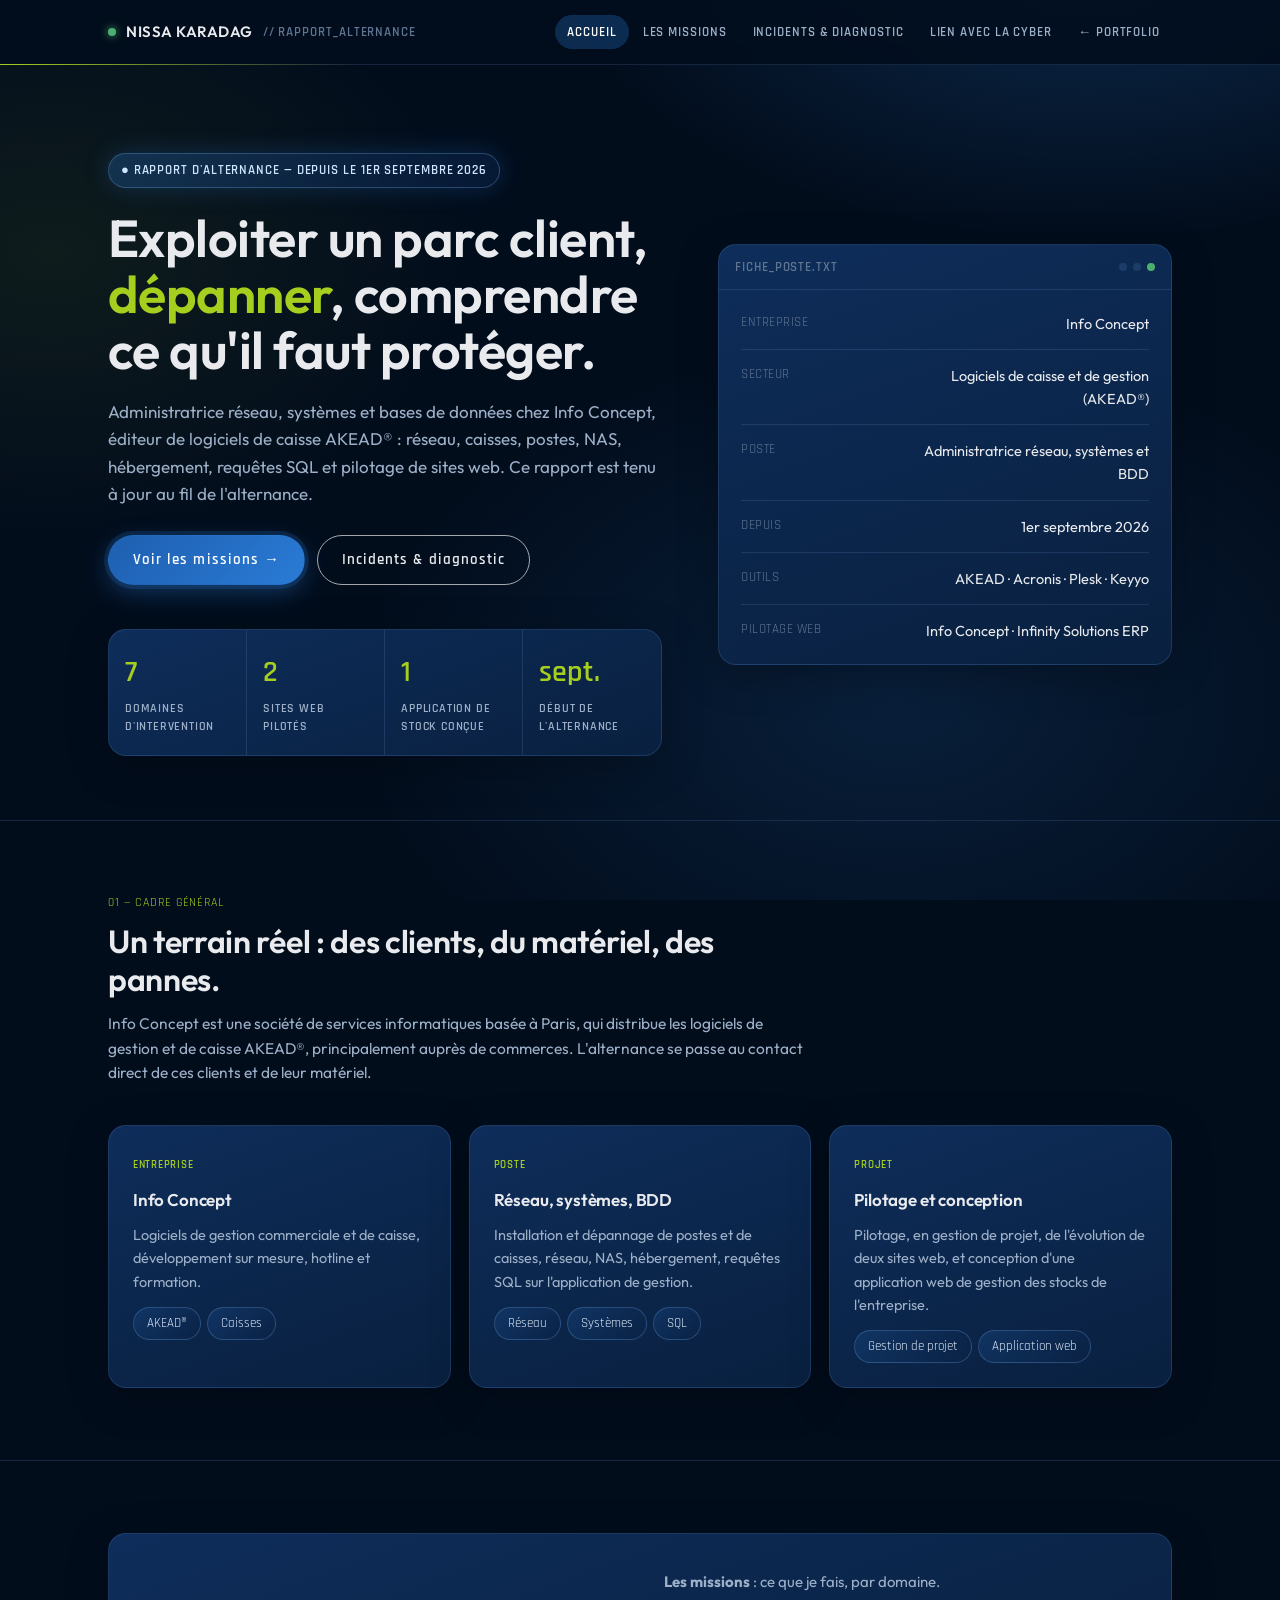
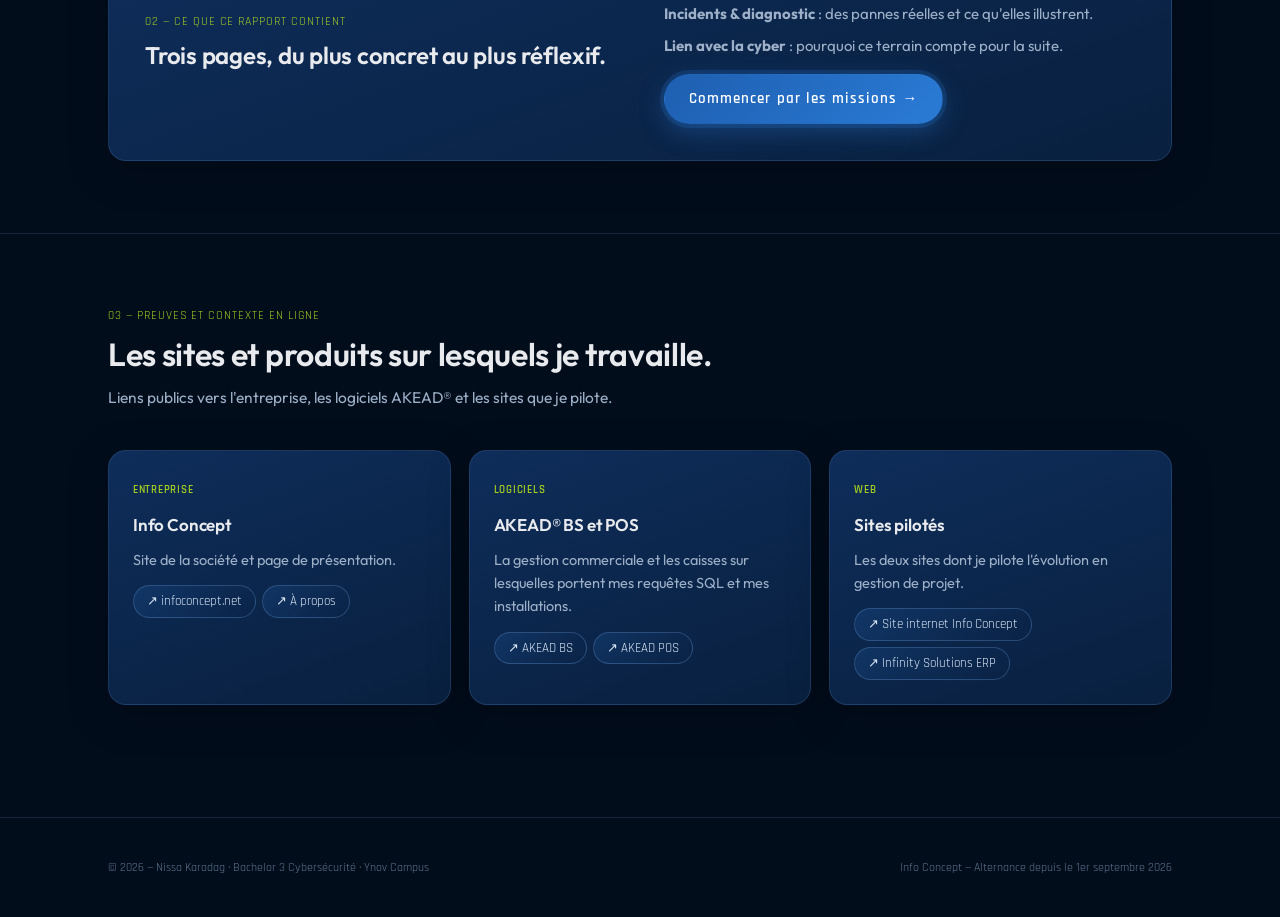
==== rapport-alternance/index.html @ 8145b62d "update15" ====
<!DOCTYPE html>
<html lang="fr">
<head>
<meta charset="UTF-8">
<meta name="viewport" content="width=device-width, initial-scale=1.0">
<title>Nissa Karadag — Rapport d'alternance · Accueil</title>
<meta name="description" content="Rapport d'alternance — administratrice réseau, systèmes et bases de données chez Info Concept (AKEAD).">
<link rel="stylesheet" href="assets/css/style.css?v=3">
</head>
<body>

<header class="topbar">
  <div class="topbar-inner">
    <a href="index.html" class="brand">
      <span class="dot"></span>
      <strong>NISSA KARADAG</strong>
      <span>// RAPPORT_ALTERNANCE</span>
    </a>
    <nav class="nav">
      <a href="index.html" class="active">Accueil</a>
      <a href="missions.html">Les missions</a>
      <a href="incidents.html">Incidents & diagnostic</a>
      <a href="bilan.html">Lien avec la cyber</a>
      <a href="../index.html#alternance">← Portfolio</a>
    </nav>
    <button class="nav-toggle" aria-label="Menu">☰</button>
  </div>
</header>

<main>

  <section class="hero">
    <div class="container">
      <div class="hero-grid">
        <div>
          <span class="eyebrow">● Rapport d'alternance — depuis le 1er septembre 2026</span>
          <h1>Exploiter un parc client, <span class="accent">dépanner</span>, comprendre ce qu'il faut protéger.</h1>
          <p class="lead">
            Administratrice réseau, systèmes et bases de données chez Info Concept, éditeur de logiciels de caisse
            AKEAD® : réseau, caisses, postes, NAS, hébergement, requêtes SQL et pilotage de sites web.
            Ce rapport est tenu à jour au fil de l'alternance.
          </p>
          <div class="hero-actions">
            <a href="missions.html" class="btn btn-primary">Voir les missions →</a>
            <a href="incidents.html" class="btn btn-ghost">Incidents &amp; diagnostic</a>
          </div>
          <div class="stat-strip">
            <div class="stat"><div class="n">7</div><div class="l">Domaines d'intervention</div></div>
            <div class="stat"><div class="n">2</div><div class="l">Sites web pilotés</div></div>
            <div class="stat"><div class="n">1</div><div class="l">Application de stock conçue</div></div>
            <div class="stat"><div class="n">sept.</div><div class="l">Début de l'alternance</div></div>
          </div>
        </div>
        <div class="panel">
          <div class="panel-head"><span>fiche_poste.txt</span><div class="lights"><span></span><span></span><span style="background:var(--ok)"></span></div></div>
          <div class="panel-body">
            <div class="info-list">
              <div class="row"><span class="k">Entreprise</span><span class="v">Info Concept</span></div>
              <div class="row"><span class="k">Secteur</span><span class="v">Logiciels de caisse et de gestion (AKEAD®)</span></div>
              <div class="row"><span class="k">Poste</span><span class="v">Administratrice réseau, systèmes et BDD</span></div>
              <div class="row"><span class="k">Depuis</span><span class="v">1er septembre 2026</span></div>
              <div class="row"><span class="k">Outils</span><span class="v">AKEAD · Acronis · Plesk · Keyyo</span></div>
              <div class="row"><span class="k">Pilotage web</span><span class="v">Info Concept · Infinity Solutions ERP</span></div>
            </div>
          </div>
        </div>
      </div>
    </div>
  </section>

  <hr class="divider">

  <section>
    <div class="container">
      <div class="section-head">
        <span class="section-tag">01 — Cadre général</span>
        <h2>Un terrain réel : des clients, du matériel, des pannes.</h2>
        <p>Info Concept est une société de services informatiques basée à Paris, qui distribue les logiciels de gestion et de caisse AKEAD®, principalement auprès de commerces. L'alternance se passe au contact direct de ces clients et de leur matériel.</p>
      </div>
      <div class="grid-3">
        <div class="card"><span class="tag">Entreprise</span><h3>Info Concept</h3><p>Logiciels de gestion commerciale et de caisse, développement sur mesure, hotline et formation.</p><div class="kv"><span class="chip">AKEAD®</span><span class="chip">Caisses</span></div></div>
        <div class="card"><span class="tag">Poste</span><h3>Réseau, systèmes, BDD</h3><p>Installation et dépannage de postes et de caisses, réseau, NAS, hébergement, requêtes SQL sur l'application de gestion.</p><div class="kv"><span class="chip">Réseau</span><span class="chip">Systèmes</span><span class="chip">SQL</span></div></div>
        <div class="card"><span class="tag">Projet</span><h3>Pilotage et conception</h3><p>Pilotage, en gestion de projet, de l'évolution de deux sites web, et conception d'une application web de gestion des stocks de l'entreprise.</p><div class="kv"><span class="chip">Gestion de projet</span><span class="chip">Application web</span></div></div>
      </div>
    </div>
  </section>

  <hr class="divider">

  <section>
    <div class="container">
      <div class="panel" style="padding:36px;">
        <div class="split" style="align-items:center;">
          <div>
            <span class="section-tag">02 — Ce que ce rapport contient</span>
            <h2 style="margin-bottom:12px;">Trois pages, du plus concret au plus réflexif.</h2>
          </div>
          <div>
            <p style="color:var(--text-muted); font-size:15px; margin-bottom:8px;"><strong>Les missions</strong> : ce que je fais, par domaine.</p>
            <p style="color:var(--text-muted); font-size:15px; margin-bottom:8px;"><strong>Incidents &amp; diagnostic</strong> : des pannes réelles et ce qu'elles illustrent.</p>
            <p style="color:var(--text-muted); font-size:15px; margin-bottom:16px;"><strong>Lien avec la cyber</strong> : pourquoi ce terrain compte pour la suite.</p>
            <a href="missions.html" class="btn btn-primary">Commencer par les missions →</a>
          </div>
        </div>
      </div>
    </div>
  </section>

  <hr class="divider">

  <section>
    <div class="container">
      <div class="section-head">
        <span class="section-tag">03 — Preuves et contexte en ligne</span>
        <h2>Les sites et produits sur lesquels je travaille.</h2>
        <p>Liens publics vers l'entreprise, les logiciels AKEAD® et les sites que je pilote.</p>
      </div>
      <div class="grid-3">
        <div class="card"><span class="tag">Entreprise</span><h3>Info Concept</h3><p>Site de la société et page de présentation.</p><div class="kv"><a class="chip" href="https://infoconcept.net/" target="_blank" rel="noopener">↗ infoconcept.net</a><a class="chip" href="https://infoconcept.net/a-propos" target="_blank" rel="noopener">↗ À propos</a></div></div>
        <div class="card"><span class="tag">Logiciels</span><h3>AKEAD® BS et POS</h3><p>La gestion commerciale et les caisses sur lesquelles portent mes requêtes SQL et mes installations.</p><div class="kv"><a class="chip" href="https://infoconcept.net/akead_product/akead-bs" target="_blank" rel="noopener">↗ AKEAD BS</a><a class="chip" href="https://infoconcept.net/akead_product/akead-pos" target="_blank" rel="noopener">↗ AKEAD POS</a></div></div>
        <div class="card"><span class="tag">Web</span><h3>Sites pilotés</h3><p>Les deux sites dont je pilote l'évolution en gestion de projet.</p><div class="kv"><a class="chip" href="https://infoconcept.net/site-internet" target="_blank" rel="noopener">↗ Site internet Info Concept</a><a class="chip" href="https://infinitysolutionserp.com/" target="_blank" rel="noopener">↗ Infinity Solutions ERP</a></div></div>
      </div>
    </div>
  </section>

</main>

<footer>
  <div class="container footer-inner">
    <span class="fmono">© 2026 — Nissa Karadag · Bachelor 3 Cybersécurité · Ynov Campus</span>
    <span class="fmono">Info Concept — Alternance depuis le 1er septembre 2026</span>
  </div>
</footer>

<script src="assets/js/main.js"></script>
</body>
</html>
---- rapport-alternance/assets/css/style.css ----
/* ============================================================
   NISSA KARADAG — RAPPORT D'ALTERNANCE / PORTFOLIO
   Design system : "poste de supervision" (HMI / SCADA)
   ============================================================ */

@import url('https://fonts.googleapis.com/css2?family=Outfit:wght@400;500;600;700&family=Rajdhani:wght@500;600;700&display=swap');

:root{
  /* --- couleurs --- */
  --bg:            #020D1C;
  --bg-panel:      #07182E;
  --bg-panel-alt:  #0B2038;
  --grid-line:     #0C2240;
  --border:        #17335A;
  --text:          #E8EAED;
  --text-muted:    #9DB0C8;
  --text-faint:    #5F7592;

  --amber:         #3D9BFF;
  --amber-dim:     #1B4A80;
  --cyan:          #7CC4FF;
  --cyan-dim:      #14375C;
  --ok:            #4CAF6D;
  --alert:         #D9564A;

  /* --- typographie --- */
  --font-display: 'Outfit', sans-serif;
  --font-body:    'Outfit', sans-serif;
  --font-mono:    'Rajdhani', sans-serif;

  --container: 1120px;
}

*,*::before,*::after{ box-sizing:border-box; }
html{ scroll-behavior:smooth; }
body{
  margin:0;
  background:var(--bg);
  color:var(--text);
  font-family:var(--font-body);
  font-size:16px;
  line-height:1.6;
  -webkit-font-smoothing:antialiased;
}


img{ max-width:100%; display:block; }
a{ color:inherit; text-decoration:none; }
h1,h2,h3,h4{ font-family:var(--font-display); font-weight:600; margin:0; letter-spacing:-0.01em; }
p{ margin:0; }
ul{ margin:0; padding:0; list-style:none; }

.container{
  max-width:var(--container);
  margin:0 auto;
  padding:0 28px;
  position:relative;
  z-index:1;
}

/* ============ TOPBAR ============ */
.topbar{
  position:sticky; top:0; z-index:50;
  background:rgba(2,13,28,.86);
  backdrop-filter:blur(10px);
  border-bottom:1px solid var(--border);
}
.topbar-inner{
  max-width:var(--container);
  margin:0 auto;
  padding:0 28px;
  height:64px;
  display:flex;
  align-items:center;
  justify-content:space-between;
}
.brand{
  display:flex; align-items:center; gap:10px;
  font-family:var(--font-mono);
  font-size:13px;
  letter-spacing:.04em;
  color:var(--text);
  white-space:nowrap;
}
.brand .dot{
  width:8px; height:8px; border-radius:50%;
  background:var(--ok);
  box-shadow:0 0 8px var(--ok);
  flex:none;
  animation:blink 2.6s infinite ease-in-out;
}
@keyframes blink{ 0%,100%{opacity:1;} 50%{opacity:.35;} }
.brand strong{ font-family:var(--font-display); font-size:15px; font-weight:600; }
.brand span{ color:var(--text-faint); }

.nav{ display:flex; gap:2px; }
.nav a{
  font-family:var(--font-mono);
  font-size:12.5px;
  letter-spacing:.03em;
  color:var(--text-muted);
  padding:9px 14px;
  border-radius:6px;
  transition:.15s;
  text-transform:uppercase;
}
.nav a:hover{ color:var(--text); background:var(--bg-panel-alt); }
.nav a.active{ color:var(--amber); background:var(--amber-dim); }

.nav-toggle{ display:none; background:none; border:1px solid var(--border); color:var(--text); width:38px; height:38px; border-radius:6px; }

/* ============ HERO ============ */
.hero{
  padding:88px 0 64px;
  position:relative;
  overflow:hidden;
}
.hero-grid{
  display:grid;
  grid-template-columns: 1.1fr .9fr;
  gap:56px;
  align-items:center;
}
.eyebrow{
  display:inline-flex; align-items:center; gap:8px;
  font-family:var(--font-mono);
  font-size:12px;
  letter-spacing:.08em;
  text-transform:uppercase;
  color:var(--amber);
  background:var(--amber-dim);
  border:1px solid rgba(61,155,255,.35);
  padding:6px 12px;
  border-radius:20px;
  margin-bottom:22px;
}
.hero h1{
  font-size:clamp(34px,4.4vw,52px);
  line-height:1.08;
  margin-bottom:20px;
}
.hero h1 .accent{ color:var(--amber); }
.hero p.lead{
  font-size:17px;
  color:var(--text-muted);
  max-width:52ch;
  margin-bottom:28px;
}
.hero-actions{ display:flex; gap:12px; flex-wrap:wrap; }

.btn{
  font-family:var(--font-mono);
  font-size:13px;
  letter-spacing:.02em;
  padding:12px 20px;
  border-radius:8px;
  border:1px solid var(--border);
  display:inline-flex; align-items:center; gap:8px;
  transition:.15s;
}
.btn-primary{ background:var(--amber); color:#02101f; border-color:var(--amber); font-weight:600; }
.btn-primary:hover{ background:#63b0ff; }
.btn-ghost{ color:var(--text); }
.btn-ghost:hover{ border-color:var(--cyan); color:var(--cyan); }

/* stat strip */
.stat-strip{
  display:grid;
  grid-template-columns:repeat(4,1fr);
  gap:1px;
  background:var(--border);
  border:1px solid var(--border);
  border-radius:10px;
  overflow:hidden;
  margin-top:44px;
}
.stat{
  background:var(--bg-panel);
  padding:18px 16px;
  text-align:left;
}
.stat .n{ font-family:var(--font-mono); font-size:24px; color:var(--amber); font-weight:600; }
.stat .l{ font-size:11.5px; color:var(--text-muted); text-transform:uppercase; letter-spacing:.05em; margin-top:4px; }

/* ============ PANEL / SCHEMATIC ============ */
.panel{
  background:var(--bg-panel);
  border:1px solid var(--border);
  border-radius:12px;
  position:relative;
}
.panel-head{
  display:flex; align-items:center; justify-content:space-between;
  padding:12px 16px;
  border-bottom:1px solid var(--border);
  font-family:var(--font-mono);
  font-size:11.5px;
  color:var(--text-faint);
  letter-spacing:.05em;
  text-transform:uppercase;
}
.panel-head .lights{ display:flex; gap:6px; }
.panel-head .lights span{ width:8px; height:8px; border-radius:50%; background:var(--border); }
.panel-body{ padding:22px; }

.schematic{ width:100%; height:auto; display:block; }
.schematic .line{ stroke:var(--border); stroke-width:1.5; fill:none; }
.schematic .line-active{ stroke:var(--cyan); stroke-width:1.5; fill:none; stroke-dasharray:5 4; animation:flow 1.6s linear infinite; }
@keyframes flow{ to{ stroke-dashoffset:-18; } }
.schematic .node-box{ fill:var(--bg-panel-alt); stroke:var(--border); stroke-width:1.2; }
.schematic .node-title{ font-family:'Rajdhani',sans-serif; font-size:11px; fill:var(--text); }
.schematic .node-sub{ font-family:'Rajdhani',sans-serif; font-size:9px; fill:var(--text-muted); }
.schematic .led{ animation:blink 2.4s infinite ease-in-out; }
.schematic .led-ok{ fill:var(--ok); }
.schematic .led-warn{ fill:var(--amber); }
.schematic .led-alert{ fill:var(--alert); animation:blink 1s infinite ease-in-out; }

/* ============ SECTIONS ============ */
section{ padding:72px 0; position:relative; z-index:1; }
.section-head{ margin-bottom:40px; max-width:64ch; }
.section-tag{
  font-family:var(--font-mono);
  font-size:12px;
  letter-spacing:.08em;
  text-transform:uppercase;
  color:var(--cyan);
  margin-bottom:10px;
  display:block;
}
.section-head h2{ font-size:clamp(24px,3vw,32px); margin-bottom:12px; }
.section-head p{ color:var(--text-muted); font-size:15.5px; }

.divider{ height:1px; background:var(--border); border:none; margin:0; }

/* grid cards */
.grid-3{ display:grid; grid-template-columns:repeat(3,1fr); gap:18px; }
.grid-2{ display:grid; grid-template-columns:repeat(2,1fr); gap:18px; }

.card{
  background:var(--bg-panel);
  border:1px solid var(--border);
  border-radius:12px;
  padding:24px;
  transition:.18s;
}
.card:hover{ border-color:var(--cyan); transform:translateY(-2px); }
.card .tag{
  font-family:var(--font-mono); font-size:10.5px; letter-spacing:.06em; text-transform:uppercase;
  color:var(--amber); margin-bottom:12px; display:inline-block;
}
.card h3{ font-size:17px; margin-bottom:10px; }
.card p{ color:var(--text-muted); font-size:14.5px; }
.card .kv{ margin-top:14px; display:flex; flex-wrap:wrap; gap:6px; }
.chip{
  font-family:var(--font-mono); font-size:10.5px; color:var(--text-muted);
  border:1px solid var(--border); padding:3px 9px; border-radius:20px;
}

/* timeline */
.timeline{ position:relative; padding-left:28px; }
.timeline::before{
  content:""; position:absolute; left:6px; top:4px; bottom:4px; width:1px; background:var(--border);
}
.tl-item{ position:relative; padding-bottom:34px; }
.tl-item:last-child{ padding-bottom:0; }
.tl-item::before{
  content:""; position:absolute; left:-28px; top:4px; width:11px; height:11px; border-radius:50%;
  background:var(--bg); border:2px solid var(--cyan);
}
.tl-item .date{ font-family:var(--font-mono); font-size:11.5px; color:var(--cyan); text-transform:uppercase; letter-spacing:.04em; }
.tl-item h4{ font-size:16px; margin:6px 0 8px; }
.tl-item p{ color:var(--text-muted); font-size:14.5px; }

/* log / terminal style block */
.log-block{
  background:#080A0D;
  border:1px solid var(--border);
  border-radius:10px;
  padding:18px 20px;
  font-family:var(--font-mono);
  font-size:13px;
  line-height:1.85;
  color:var(--text-muted);
  overflow-x:auto;
}
.log-block .ok{ color:var(--ok); }
.log-block .warn{ color:var(--amber); }
.log-block .alert{ color:var(--alert); }
.log-block .muted{ color:var(--text-faint); }

/* gallery */
.gallery-item{
  background:var(--bg-panel);
  border:1px solid var(--border);
  border-radius:12px;
  overflow:hidden;
}
.gallery-item .shot{ border-bottom:1px solid var(--border); background:#000; }
.gallery-item .shot img{ width:100%; height:220px; object-fit:cover; object-position:top; opacity:.92; }
.gallery-item .cap{ padding:16px 18px; }
.gallery-item .cap .tag{ font-family:var(--font-mono); font-size:10.5px; color:var(--cyan); text-transform:uppercase; letter-spacing:.05em; }
.gallery-item .cap h4{ font-size:15px; margin:8px 0 6px; }
.gallery-item .cap p{ font-size:13.5px; color:var(--text-muted); }

/* quote / bilan */
.quote-block{
  border-left:2px solid var(--amber);
  padding:4px 0 4px 22px;
  font-family:var(--font-display);
  font-size:19px;
  line-height:1.5;
  color:var(--text);
}

/* progress bars for competences */
.skill{ margin-bottom:16px; }
.skill-top{ display:flex; justify-content:space-between; font-size:13.5px; margin-bottom:7px; }
.skill-top .name{ color:var(--text); }
.skill-top .lvl{ font-family:var(--font-mono); font-size:11.5px; color:var(--text-faint); }
.bar{ height:5px; background:var(--border); border-radius:3px; overflow:hidden; }
.bar span{ display:block; height:100%; background:linear-gradient(90deg,var(--cyan),var(--amber)); border-radius:3px; }

/* footer */
footer{
  border-top:1px solid var(--border);
  padding:40px 0;
  margin-top:40px;
}
.footer-inner{ display:flex; justify-content:space-between; align-items:center; flex-wrap:wrap; gap:16px; }
footer .fmono{ font-family:var(--font-mono); font-size:12px; color:var(--text-faint); }

/* badges for grading criteria coverage (subtle, optional use) */
.status-pill{
  display:inline-flex; align-items:center; gap:6px;
  font-family:var(--font-mono); font-size:11px; text-transform:uppercase; letter-spacing:.05em;
  color:var(--ok); background:rgba(76,175,109,.1); border:1px solid rgba(76,175,109,.3);
  padding:4px 10px; border-radius:20px;
}
.status-pill .dot{ width:6px; height:6px; border-radius:50%; background:var(--ok); }

/* page hero (secondary pages, smaller) */
.page-hero{ padding:56px 0 40px; }
.page-hero .section-tag{ margin-bottom:14px; }
.page-hero h1{ font-size:clamp(28px,4vw,40px); margin-bottom:14px; }
.page-hero p{ color:var(--text-muted); font-size:16px; max-width:62ch; }
.breadcrumb{
  font-family:var(--font-mono); font-size:11.5px; color:var(--text-faint);
  margin-bottom:18px; letter-spacing:.03em;
}
.breadcrumb a{ color:var(--text-muted); }
.breadcrumb a:hover{ color:var(--cyan); }

/* two-col text/media */
.split{ display:grid; grid-template-columns:1fr 1fr; gap:48px; align-items:start; }
.split.reverse{ direction:rtl; }
.split.reverse > *{ direction:ltr; }

.figure-note{ margin-top:10px; font-family:var(--font-mono); font-size:12px; color:var(--text-faint); }

.info-list{ display:flex; flex-direction:column; gap:14px; }
.info-list .row{ display:flex; justify-content:space-between; gap:16px; padding-bottom:14px; border-bottom:1px solid var(--border); }
.info-list .row:last-child{ border:none; padding:0; }
.info-list .k{ font-family:var(--font-mono); font-size:12.5px; color:var(--text-faint); text-transform:uppercase; letter-spacing:.04em; }
.info-list .v{ font-size:14.5px; text-align:right; max-width:60%; }

/* responsive */
@media (max-width: 880px){
  .nav{ display:none; }
  .nav.open{
    display:flex; flex-direction:column; position:absolute; top:64px; left:0; right:0;
    background:var(--bg-panel); border-bottom:1px solid var(--border); padding:8px;
  }
  .nav-toggle{ display:block; }
  .hero-grid{ grid-template-columns:1fr; }
  .stat-strip{ grid-template-columns:repeat(2,1fr); }
  .grid-3{ grid-template-columns:1fr; }
  .grid-2{ grid-template-columns:1fr; }
  .split{ grid-template-columns:1fr; }
  .split.reverse{ direction:ltr; }
}


/* ============================================================
   Habillage "Info Concept" : fond uni + halos, pastilles, vert/bleu
   ============================================================ */
:root{
  --lime:#A6CE1F;
  --blue:#2A7BD6;
  --amber:#4FA3FF;
  --amber-dim:rgba(42,123,214,.18);
  --cyan:#A6CE1F;
  --cyan-dim:rgba(166,206,31,.14);
  --bg-panel:#0A2144;
  --bg-panel-alt:#0C2850;
  --border:rgba(120,170,230,.16);
}
body{
  background:
    radial-gradient(900px 520px at 85% -8%, rgba(42,123,214,.28), transparent 60%),
    radial-gradient(700px 480px at 4% 28%, rgba(166,206,31,.08), transparent 60%),
    radial-gradient(900px 600px at 70% 78%, rgba(42,123,214,.16), transparent 60%),
    #020D1C;
  background-attachment:fixed;
}
/* fine ligne dégradée sous l'en-tête, comme sur le site */
.topbar{ position:sticky; }
.topbar::after{
  content:""; position:absolute; left:0; bottom:-1px; height:1px; width:100%;
  background:linear-gradient(90deg,var(--lime) 0,rgba(166,206,31,.0) 28%);
}
.nav a, .brand span:last-child, .eyebrow, .btn, .panel-head, .stat .l, .tl-item .date, .card .tag{
  font-family:'Rajdhani',sans-serif; font-weight:600; letter-spacing:.07em;
}
.nav a{ font-size:14px; text-transform:uppercase; border-radius:999px; }
.nav a.active{ color:#fff; background:rgba(42,123,214,.28); }
.eyebrow{
  border-radius:999px; font-size:13px; color:#cfe6ff;
  background:linear-gradient(135deg,rgba(42,123,214,.28),rgba(10,33,68,.6));
  border:1px solid rgba(120,170,230,.3);
  box-shadow:0 0 24px rgba(42,123,214,.25);
}
.eyebrow::before,.eyebrow .dot{ background:var(--lime); box-shadow:0 0 8px var(--lime); }
.hero h1 .accent{ color:var(--lime); }
.btn{ border-radius:999px; font-size:15px; padding:12px 24px; }
.btn-primary{
  background:linear-gradient(135deg,#1E5FB0,#2A7BD6); color:#fff; border-color:transparent;
  box-shadow:0 0 0 4px rgba(42,123,214,.18), 0 8px 24px rgba(42,123,214,.35);
}
.btn-primary:hover{ background:linear-gradient(135deg,#2A7BD6,#4FA3FF); }
.btn-ghost{ border:1.5px solid rgba(232,234,237,.7); }
.btn-ghost:hover{ border-color:var(--lime); color:var(--lime); }
.panel,.card,.stat-strip,.log-block,.gallery-item{
  background:linear-gradient(160deg,#0E2D5A 0%,#09203F 100%);
  border:1px solid var(--border);
  border-radius:18px;
  box-shadow:0 10px 40px rgba(0,0,0,.25);
}
.stat-strip{ gap:0; }
.stat{ background:transparent; border-right:1px solid var(--border); }
.stat:last-child{ border-right:0; }
.stat .n{ font-family:'Rajdhani',sans-serif; font-size:30px; color:var(--lime); }
.card:hover{ border-color:rgba(166,206,31,.55); box-shadow:0 12px 40px rgba(166,206,31,.08); }
.card .num,.card .tag,.tl-item .date,.panel-head .k{ color:var(--lime); }
.chip{
  border-radius:999px; color:#dbe8f7; font-size:13px; padding:5px 13px;
  background:linear-gradient(135deg,rgba(42,123,214,.18),rgba(10,33,68,.5));
  border:1px solid rgba(120,170,230,.28);
}
a.chip:hover{ border-color:var(--lime); color:var(--lime); }
.panel-head{ border-bottom:1px solid var(--border); font-size:12.5px; }
.status-pill{ border-radius:999px; }
.bar span{ background:linear-gradient(90deg,var(--blue),var(--lime)); }

/* ajustements */
.nav a{ white-space:nowrap; font-size:13px; padding:7px 12px; }
.nav{ gap:2px; }
.brand span:last-child{ white-space:nowrap; }
h2{ line-height:1.2; }
.topbar-inner{ gap:16px; }
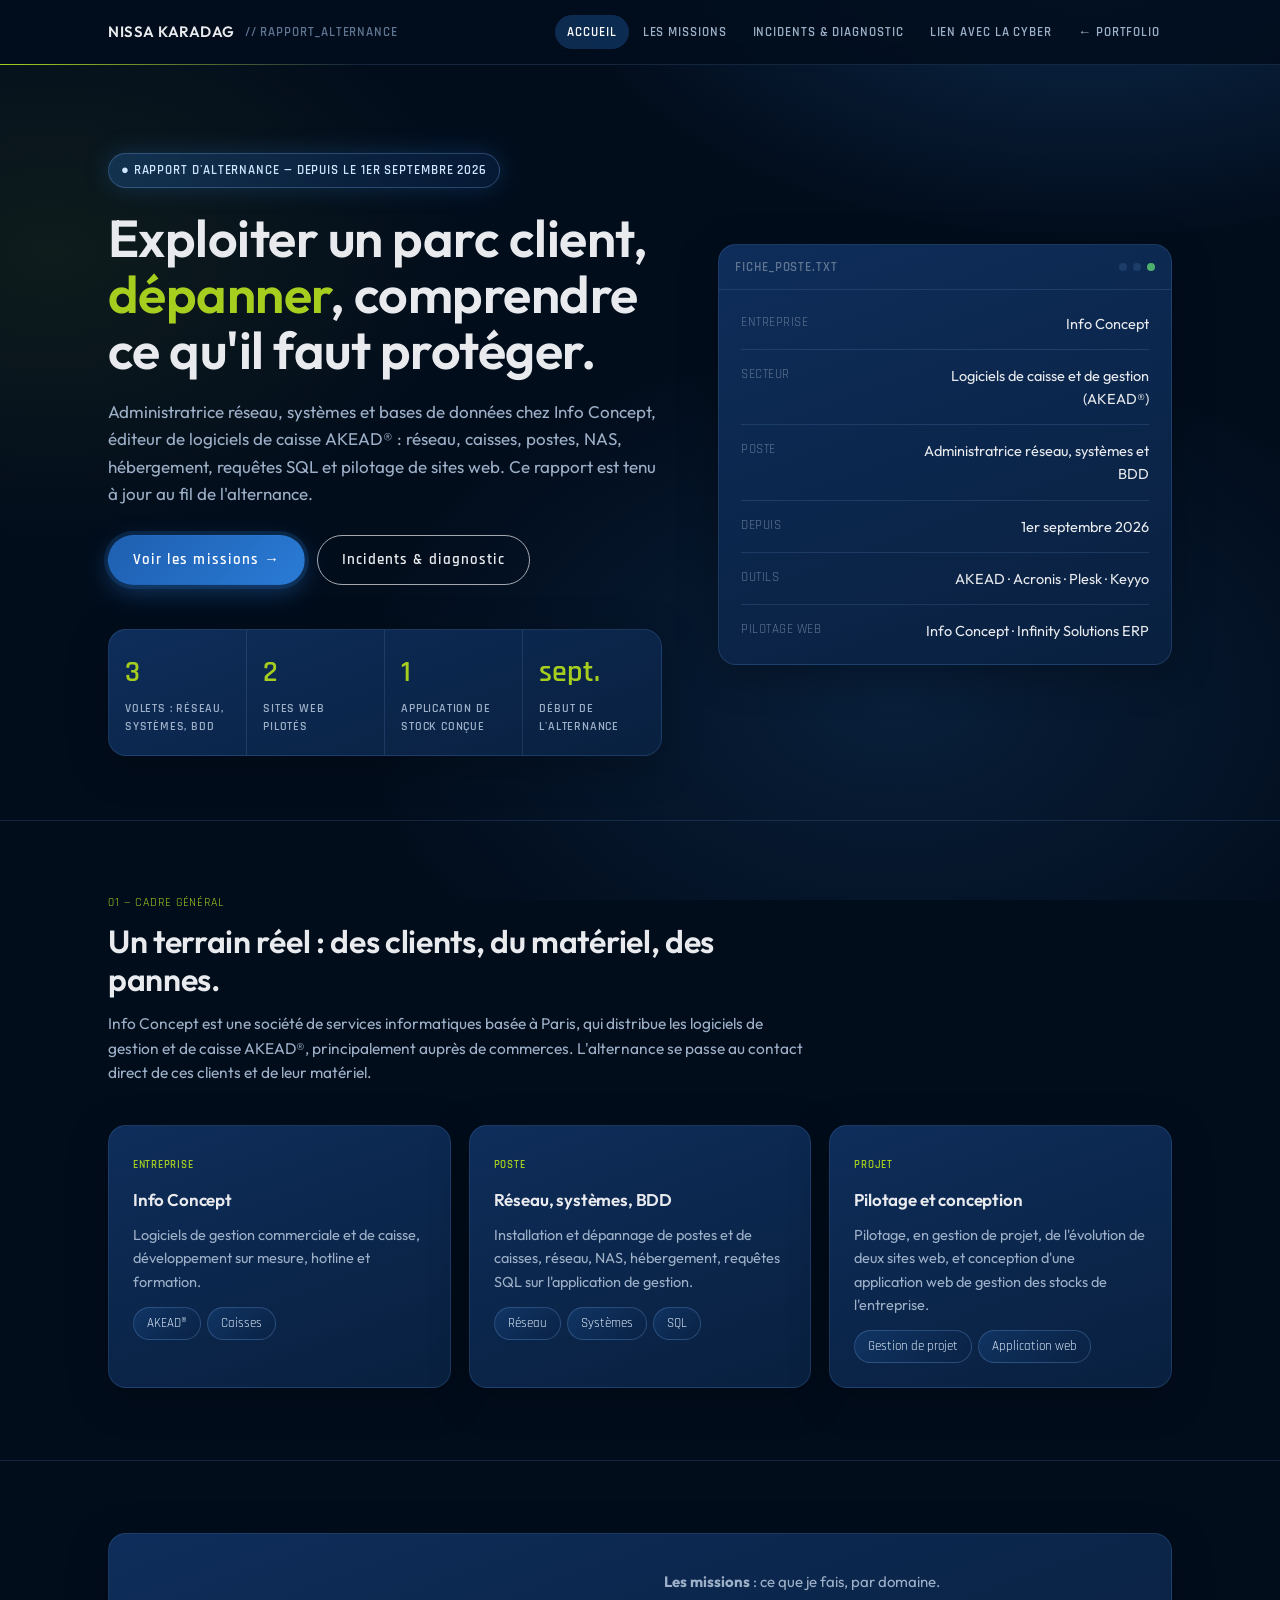
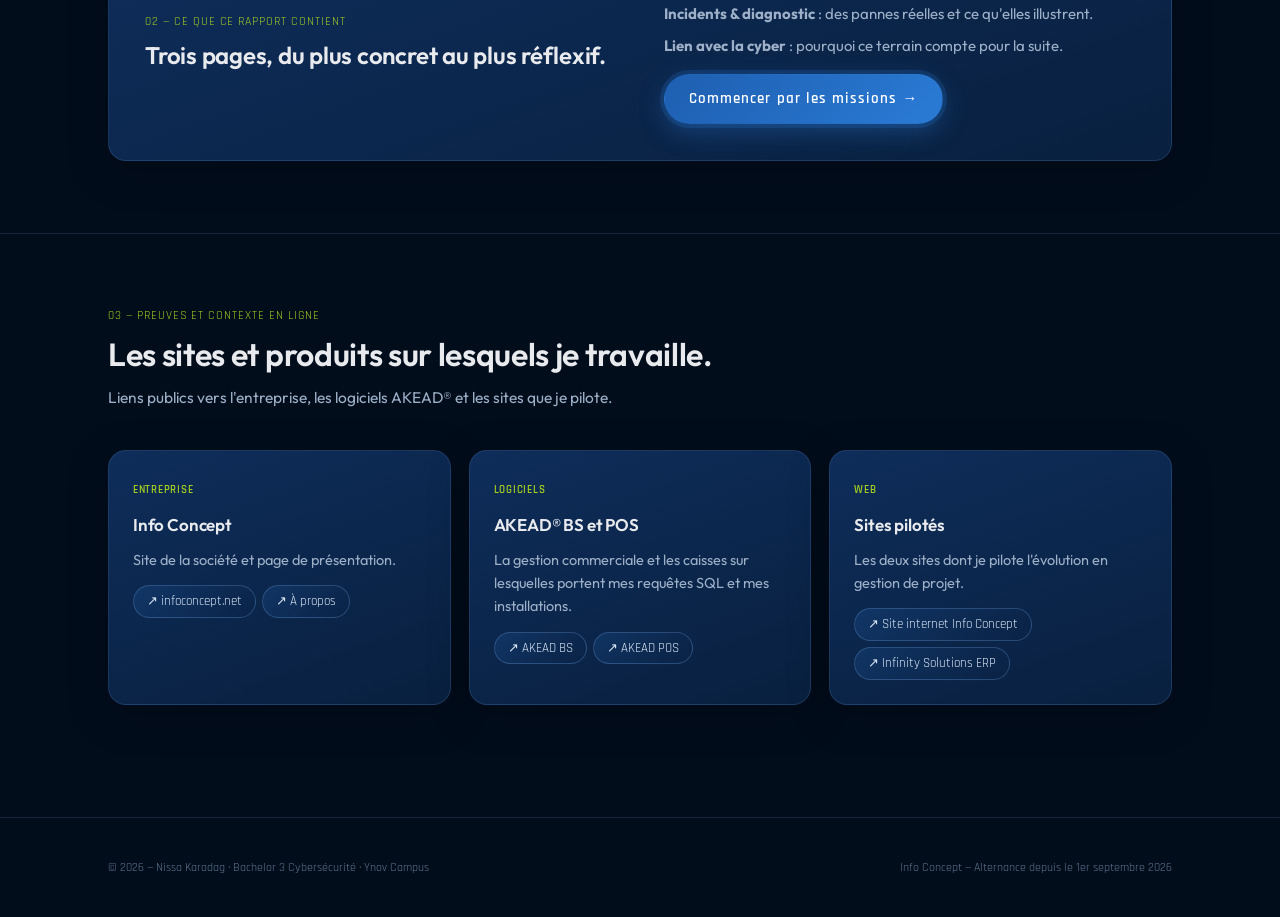
==== commit cb3df30e: "update16" ====
--- a/rapport-alternance/index.html
+++ b/rapport-alternance/index.html
@@ -5,14 +5,14 @@
 <meta name="viewport" content="width=device-width, initial-scale=1.0">
 <title>Nissa Karadag — Rapport d'alternance · Accueil</title>
 <meta name="description" content="Rapport d'alternance — administratrice réseau, systèmes et bases de données chez Info Concept (AKEAD).">
-<link rel="stylesheet" href="assets/css/style.css?v=3">
+<link rel="stylesheet" href="assets/css/style.css?v=4">
 </head>
 <body>
 
 <header class="topbar">
   <div class="topbar-inner">
     <a href="index.html" class="brand">
-      <span class="dot"></span>
+      <img class="brand-logo" src="https://infoconcept.net/img/logo-clair.webp" alt="Info Concept" onerror="this.style.display='none'">
       <strong>NISSA KARADAG</strong>
       <span>// RAPPORT_ALTERNANCE</span>
     </a>
@@ -45,7 +45,7 @@
             <a href="incidents.html" class="btn btn-ghost">Incidents &amp; diagnostic</a>
           </div>
           <div class="stat-strip">
-            <div class="stat"><div class="n">7</div><div class="l">Domaines d'intervention</div></div>
+            <div class="stat"><div class="n">3</div><div class="l">Volets : réseau, systèmes, BDD</div></div>
             <div class="stat"><div class="n">2</div><div class="l">Sites web pilotés</div></div>
             <div class="stat"><div class="n">1</div><div class="l">Application de stock conçue</div></div>
             <div class="stat"><div class="n">sept.</div><div class="l">Début de l'alternance</div></div>
--- a/rapport-alternance/assets/css/style.css
+++ b/rapport-alternance/assets/css/style.css
@@ -457,3 +457,11 @@
 .brand span:last-child{ white-space:nowrap; }
 h2{ line-height:1.2; }
 .topbar-inner{ gap:16px; }
+
+/* logo Info Concept */
+.brand-logo{ height:30px; width:auto; display:block; }
+.title-logo{ height:1.05em; width:auto; vertical-align:-0.12em; margin-left:.15em; }
+
+/* logo Info Concept */
+.brand-logo{ height:30px; width:auto; display:block; }
+.title-logo{ height:1.05em; width:auto; vertical-align:-0.12em; margin-left:.15em; }
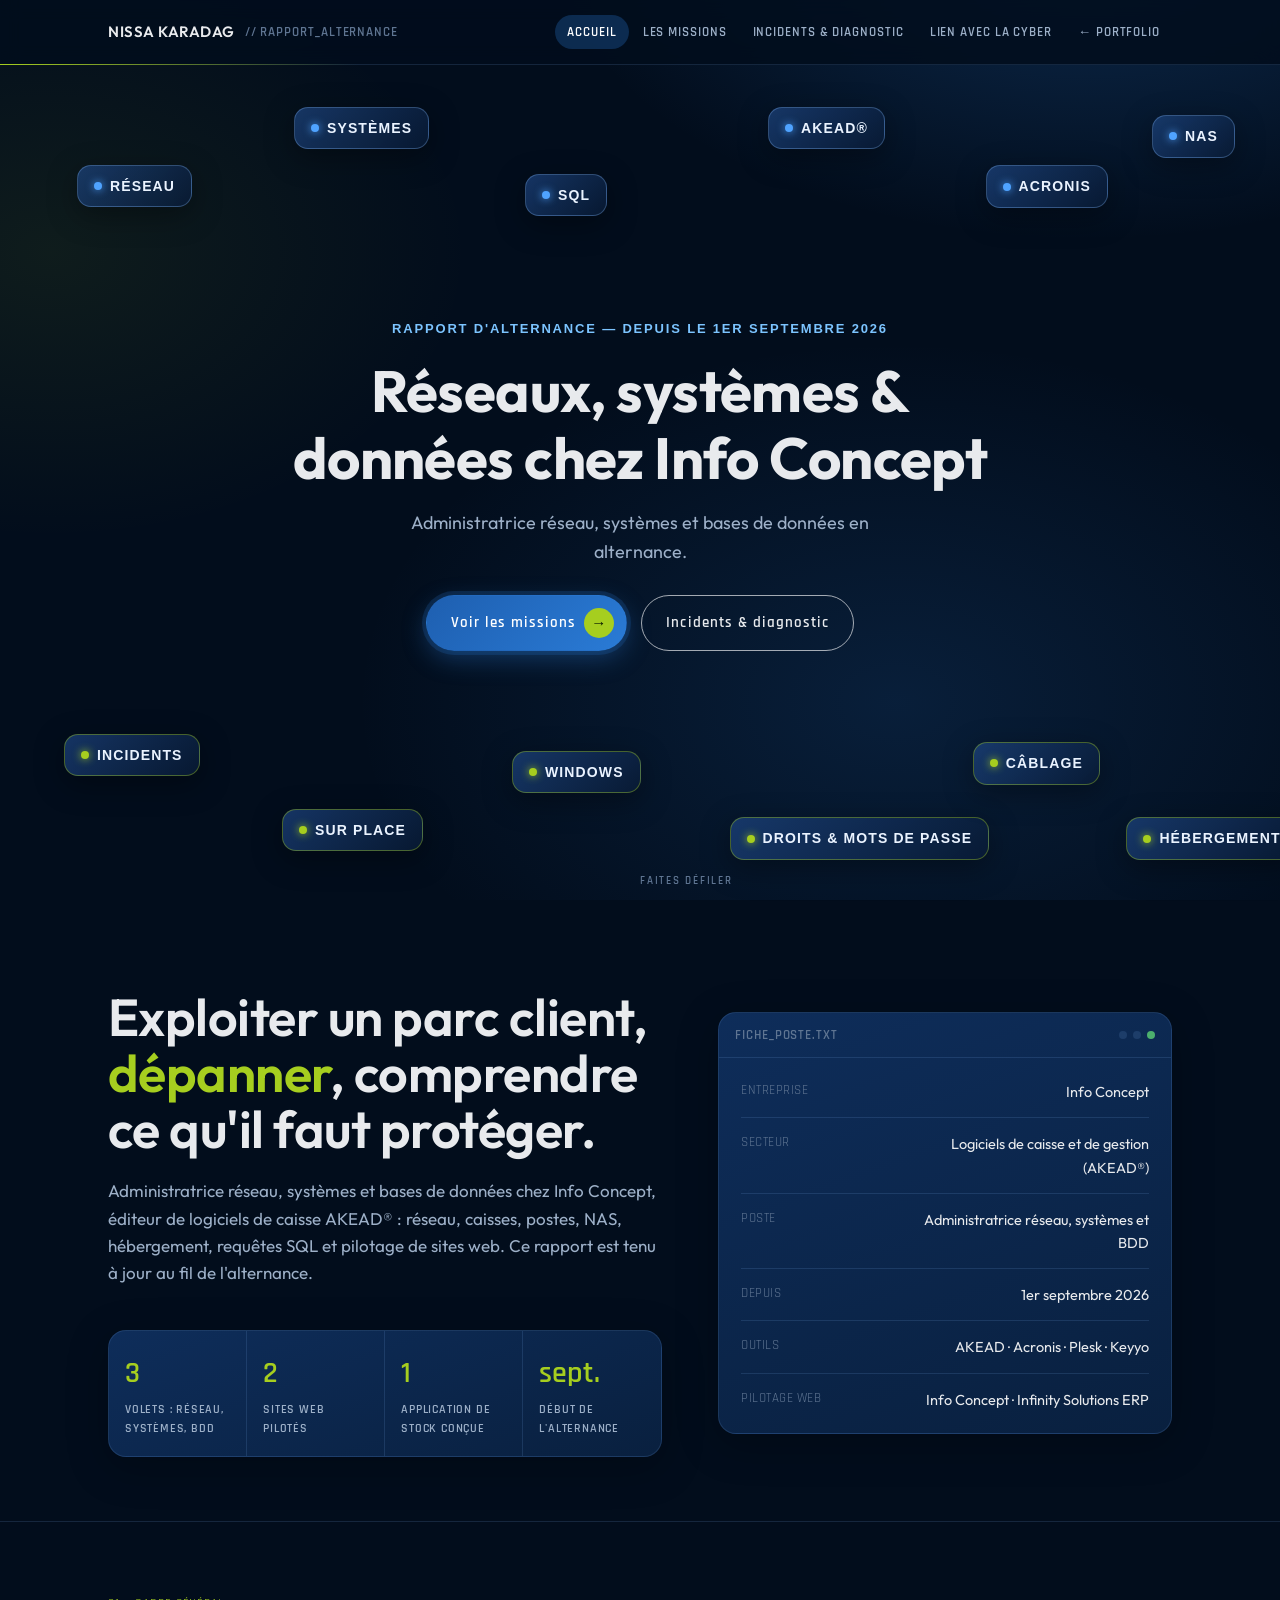
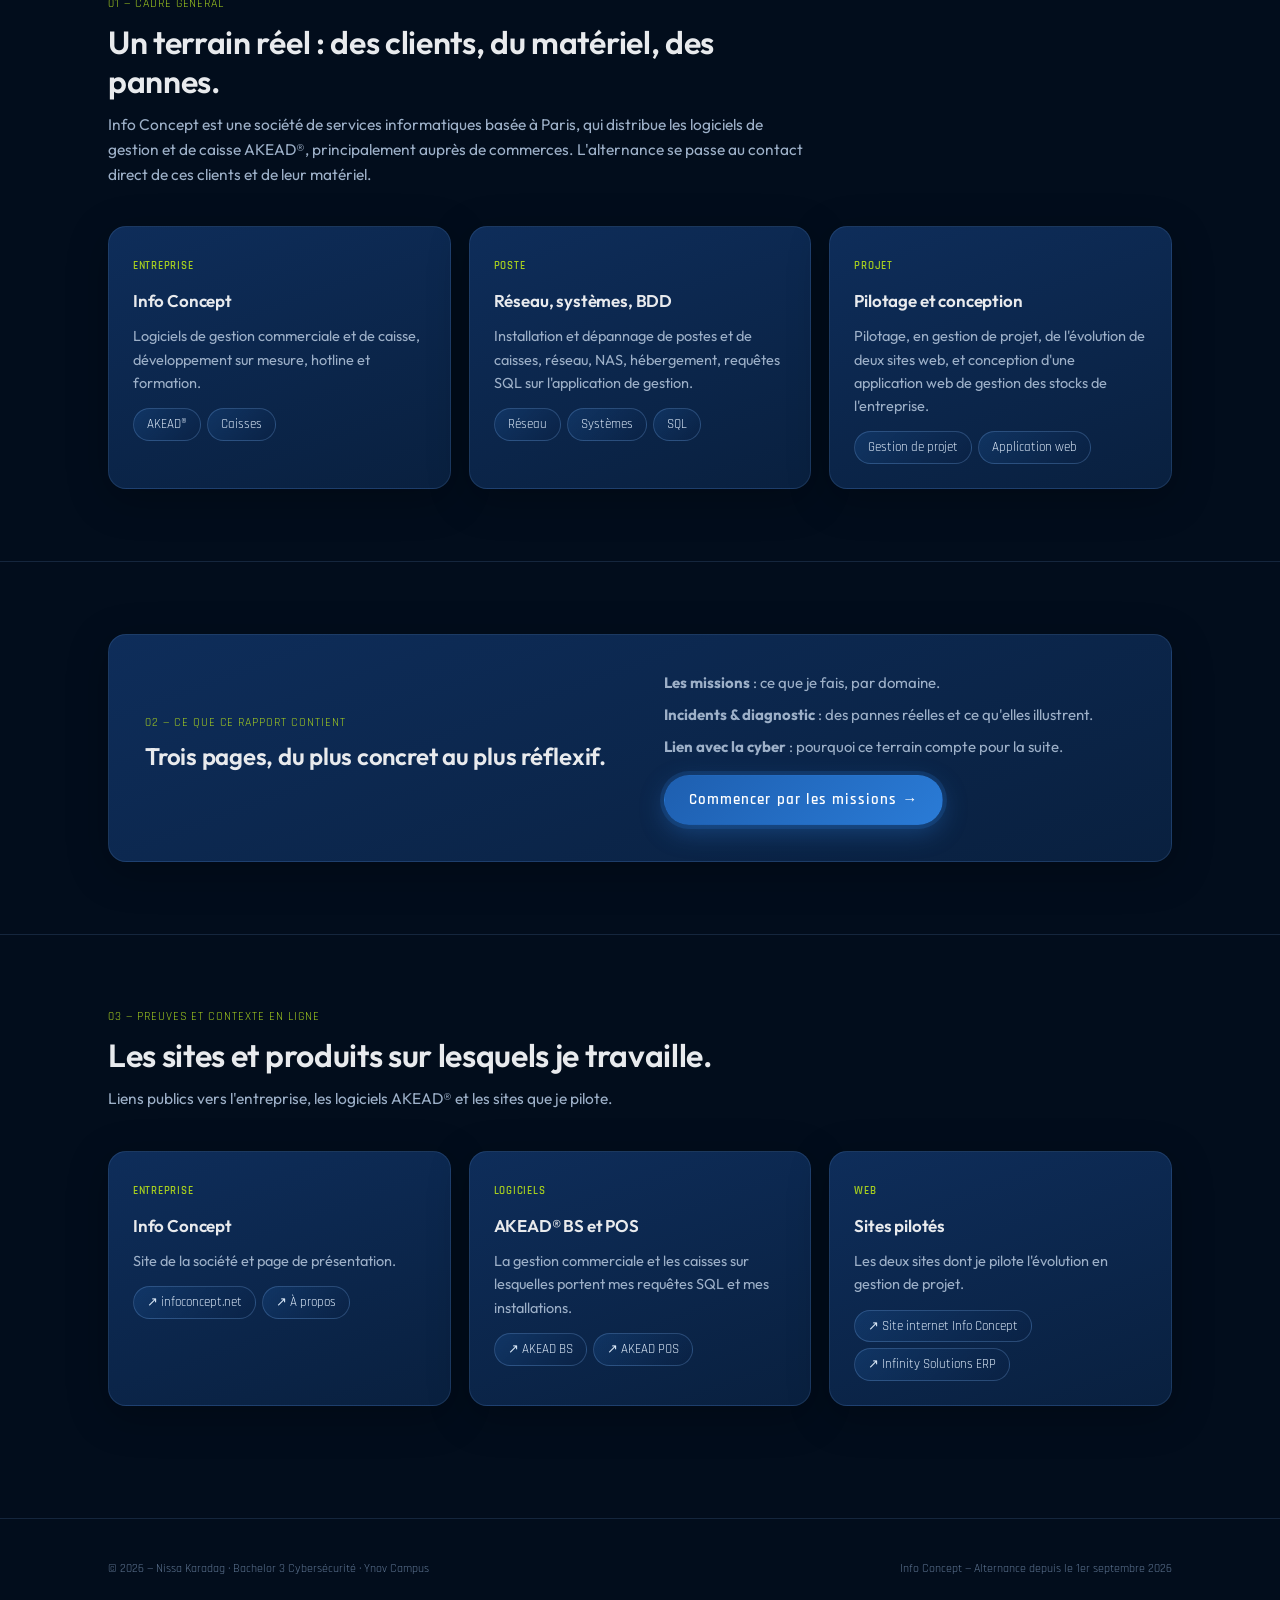
==== commit 6c711d4c: "update17" ====
--- a/rapport-alternance/index.html
+++ b/rapport-alternance/index.html
@@ -5,7 +5,7 @@
 <meta name="viewport" content="width=device-width, initial-scale=1.0">
 <title>Nissa Karadag — Rapport d'alternance · Accueil</title>
 <meta name="description" content="Rapport d'alternance — administratrice réseau, systèmes et bases de données chez Info Concept (AKEAD).">
-<link rel="stylesheet" href="assets/css/style.css?v=4">
+<link rel="stylesheet" href="assets/css/style.css?v=6">
 </head>
 <body>
 
@@ -29,21 +29,43 @@
 
 <main>
 
-  <section class="hero">
+  <section class="ic-intro" aria-label="Introduction">
+    <div class="ic-splash"><img class="splash-logo" src="https://infoconcept.net/img/logo-clair.webp" alt="Info Concept" onerror="this.replaceWith(document.createTextNode('Info Concept'))"></div>
+    <span class="ic-chip" style="left:6%;top:12%;--dx:484px;--dy:190px;--d:0.55s;--f:5.0s"><span class="pill b">Réseau</span></span>
+<span class="ic-chip" style="left:23%;top:5%;--dx:297px;--dy:225px;--d:0.62s;--f:5.8s"><span class="pill b">Systèmes</span></span>
+<span class="ic-chip" style="left:41%;top:13%;--dx:99px;--dy:185px;--d:0.69s;--f:6.6s"><span class="pill b">SQL</span></span>
+<span class="ic-chip" style="left:60%;top:5%;--dx:-110px;--dy:225px;--d:0.76s;--f:7.4s"><span class="pill b">AKEAD®</span></span>
+<span class="ic-chip" style="left:77%;top:12%;--dx:-297px;--dy:190px;--d:0.83s;--f:5.0s"><span class="pill b">Acronis</span></span>
+<span class="ic-chip" style="left:90%;top:6%;--dx:-440px;--dy:220px;--d:0.90s;--f:5.8s"><span class="pill b">NAS</span></span>
+<span class="ic-chip" style="left:5%;top:80%;--dx:495px;--dy:-150px;--d:0.97s;--f:6.6s"><span class="pill g">Incidents</span></span>
+<span class="ic-chip" style="left:22%;top:89%;--dx:308px;--dy:-195px;--d:1.04s;--f:7.4s"><span class="pill g">Sur place</span></span>
+<span class="ic-chip" style="left:40%;top:82%;--dx:110px;--dy:-160px;--d:1.11s;--f:5.0s"><span class="pill g">Windows</span></span>
+<span class="ic-chip" style="left:57%;top:90%;--dx:-77px;--dy:-200px;--d:1.18s;--f:5.8s"><span class="pill g">Droits &amp; mots de passe</span></span>
+<span class="ic-chip" style="left:76%;top:81%;--dx:-286px;--dy:-155px;--d:1.25s;--f:6.6s"><span class="pill g">Câblage</span></span>
+<span class="ic-chip" style="left:88%;top:90%;--dx:-418px;--dy:-200px;--d:1.32s;--f:7.4s"><span class="pill g">Hébergement</span></span>
+
+    <div class="ic-content">
+      <span class="ic-kicker">Rapport d'alternance — depuis le 1er septembre 2026</span>
+      <h1>Réseaux, systèmes &amp; données chez <img class="ic-logo" src="https://infoconcept.net/img/logo-clair.webp" alt="Info Concept" onerror="this.replaceWith(document.createTextNode('Info Concept'))"></h1>
+      <p>Administratrice réseau, systèmes et bases de données en alternance.</p>
+      <div class="ic-actions">
+        <a href="missions.html" class="btn btn-primary">Voir les missions <span class="arr">→</span></a>
+        <a href="incidents.html" class="btn btn-ghost">Incidents &amp; diagnostic</a>
+      </div>
+    </div>
+    <a class="ic-scroll" href="#poste">Faites défiler</a>
+  </section>
+
+  <section class="hero" id="poste">
     <div class="container">
       <div class="hero-grid">
         <div>
-          <span class="eyebrow">● Rapport d'alternance — depuis le 1er septembre 2026</span>
           <h1>Exploiter un parc client, <span class="accent">dépanner</span>, comprendre ce qu'il faut protéger.</h1>
           <p class="lead">
             Administratrice réseau, systèmes et bases de données chez Info Concept, éditeur de logiciels de caisse
             AKEAD® : réseau, caisses, postes, NAS, hébergement, requêtes SQL et pilotage de sites web.
             Ce rapport est tenu à jour au fil de l'alternance.
           </p>
-          <div class="hero-actions">
-            <a href="missions.html" class="btn btn-primary">Voir les missions →</a>
-            <a href="incidents.html" class="btn btn-ghost">Incidents &amp; diagnostic</a>
-          </div>
           <div class="stat-strip">
             <div class="stat"><div class="n">3</div><div class="l">Volets : réseau, systèmes, BDD</div></div>
             <div class="stat"><div class="n">2</div><div class="l">Sites web pilotés</div></div>
--- a/rapport-alternance/assets/css/style.css
+++ b/rapport-alternance/assets/css/style.css
@@ -465,3 +465,41 @@
 /* logo Info Concept */
 .brand-logo{ height:30px; width:auto; display:block; }
 .title-logo{ height:1.05em; width:auto; vertical-align:-0.12em; margin-left:.15em; }
+
+/* ============ Intro façon Info Concept ============ */
+.ic-intro{ position:relative; min-height:calc(100vh - 64px); max-height:760px; overflow:hidden; display:flex; align-items:center; justify-content:center; text-align:center; padding:40px 20px; }
+.ic-content{ position:relative; z-index:2; max-width:760px; animation:icUp .9s ease 1.5s both; }
+.ic-kicker{ display:inline-block; font-family:'Rajdhani',sans-serif; font-weight:700; letter-spacing:.14em; text-transform:uppercase; font-size:13px; color:#7CC4FF; margin-bottom:18px; }
+.ic-content h1{ font-size:clamp(32px,5vw,58px); line-height:1.15; margin-bottom:18px; font-weight:700; }
+.ic-logo{ height:1.5em; width:auto; vertical-align:-.45em; margin-left:.1em; }
+.ic-content p{ color:var(--text-muted); font-size:18px; margin:0 auto 28px; max-width:46ch; }
+.ic-actions{ display:flex; gap:14px; justify-content:center; flex-wrap:wrap; }
+.ic-actions .arr{ display:inline-grid; place-items:center; width:30px; height:30px; border-radius:50%; background:var(--lime); color:#0a1a00; font-weight:700; margin-right:-12px; }
+.ic-splash{ position:absolute; inset:0; z-index:3; display:grid; place-items:center; pointer-events:none; animation:icSplash 1.7s ease both; }
+.splash-logo{ height:150px; width:auto; }
+.ic-chip{ position:absolute; z-index:1; animation:icChip .9s cubic-bezier(.2,.8,.2,1) var(--d) both; }
+.ic-chip .pill{ display:inline-flex; align-items:center; gap:8px; white-space:nowrap; font-family:'Rajdhani',sans-serif; font-weight:700; letter-spacing:.08em; text-transform:uppercase; font-size:14px; padding:9px 16px; border-radius:14px; color:#eaf3ff; background:linear-gradient(135deg,rgba(30,70,130,.7),rgba(9,28,56,.75)); border:1px solid rgba(120,170,230,.35); box-shadow:0 8px 30px rgba(0,0,0,.35); animation:icFloat var(--f) ease-in-out infinite; }
+.ic-chip .pill::before{ content:""; width:8px; height:8px; border-radius:50%; background:#4FA3FF; box-shadow:0 0 8px #4FA3FF; }
+.ic-chip .pill.g{ border-color:rgba(166,206,31,.4); }
+.ic-chip .pill.g::before{ background:var(--lime); box-shadow:0 0 8px var(--lime); }
+.ic-scroll{ position:absolute; bottom:10px; left:50%; transform:translateX(-50%); z-index:2; font-family:'Rajdhani',sans-serif; font-weight:600; letter-spacing:.16em; font-size:11px; text-transform:uppercase; color:var(--text-faint); animation:icUp .9s ease 2s both; }
+@keyframes icSplash{ 0%{opacity:0; transform:scale(1.1)} 30%{opacity:1; transform:scale(1)} 70%{opacity:1; transform:scale(1)} 100%{opacity:0; transform:scale(.7); visibility:hidden} }
+@keyframes icChip{ from{opacity:0; transform:translate(var(--dx),var(--dy)) scale(.4)} to{opacity:1; transform:none} }
+@keyframes icFloat{ 0%,100%{transform:translateY(0)} 50%{transform:translateY(-8px)} }
+@keyframes icUp{ from{opacity:0; transform:translateY(16px)} to{opacity:1; transform:none} }
+@media (max-width:760px){
+  .ic-intro{ min-height:640px; padding:110px 18px 100px; }
+  .ic-chip{ display:none; }
+  .ic-chip:nth-of-type(1),.ic-chip:nth-of-type(2),.ic-chip:nth-of-type(3),.ic-chip:nth-of-type(7),.ic-chip:nth-of-type(8){ display:block; }
+  .ic-chip:nth-of-type(1){ left:5% !important; top:34px !important; }
+  .ic-chip:nth-of-type(2){ left:42% !important; top:18px !important; }
+  .ic-chip:nth-of-type(3){ left:74% !important; top:56px !important; }
+  .ic-chip:nth-of-type(7){ left:6% !important; top:auto !important; bottom:62px; }
+  .ic-chip:nth-of-type(8){ left:52% !important; top:auto !important; bottom:40px; }
+  .splash-logo{ height:100px; }
+  .ic-chip .pill{ font-size:12px; padding:7px 12px; }
+}
+@media (prefers-reduced-motion:reduce){
+  .ic-splash{ display:none; }
+  .ic-content,.ic-chip,.ic-chip .pill,.ic-scroll{ animation:none; }
+}
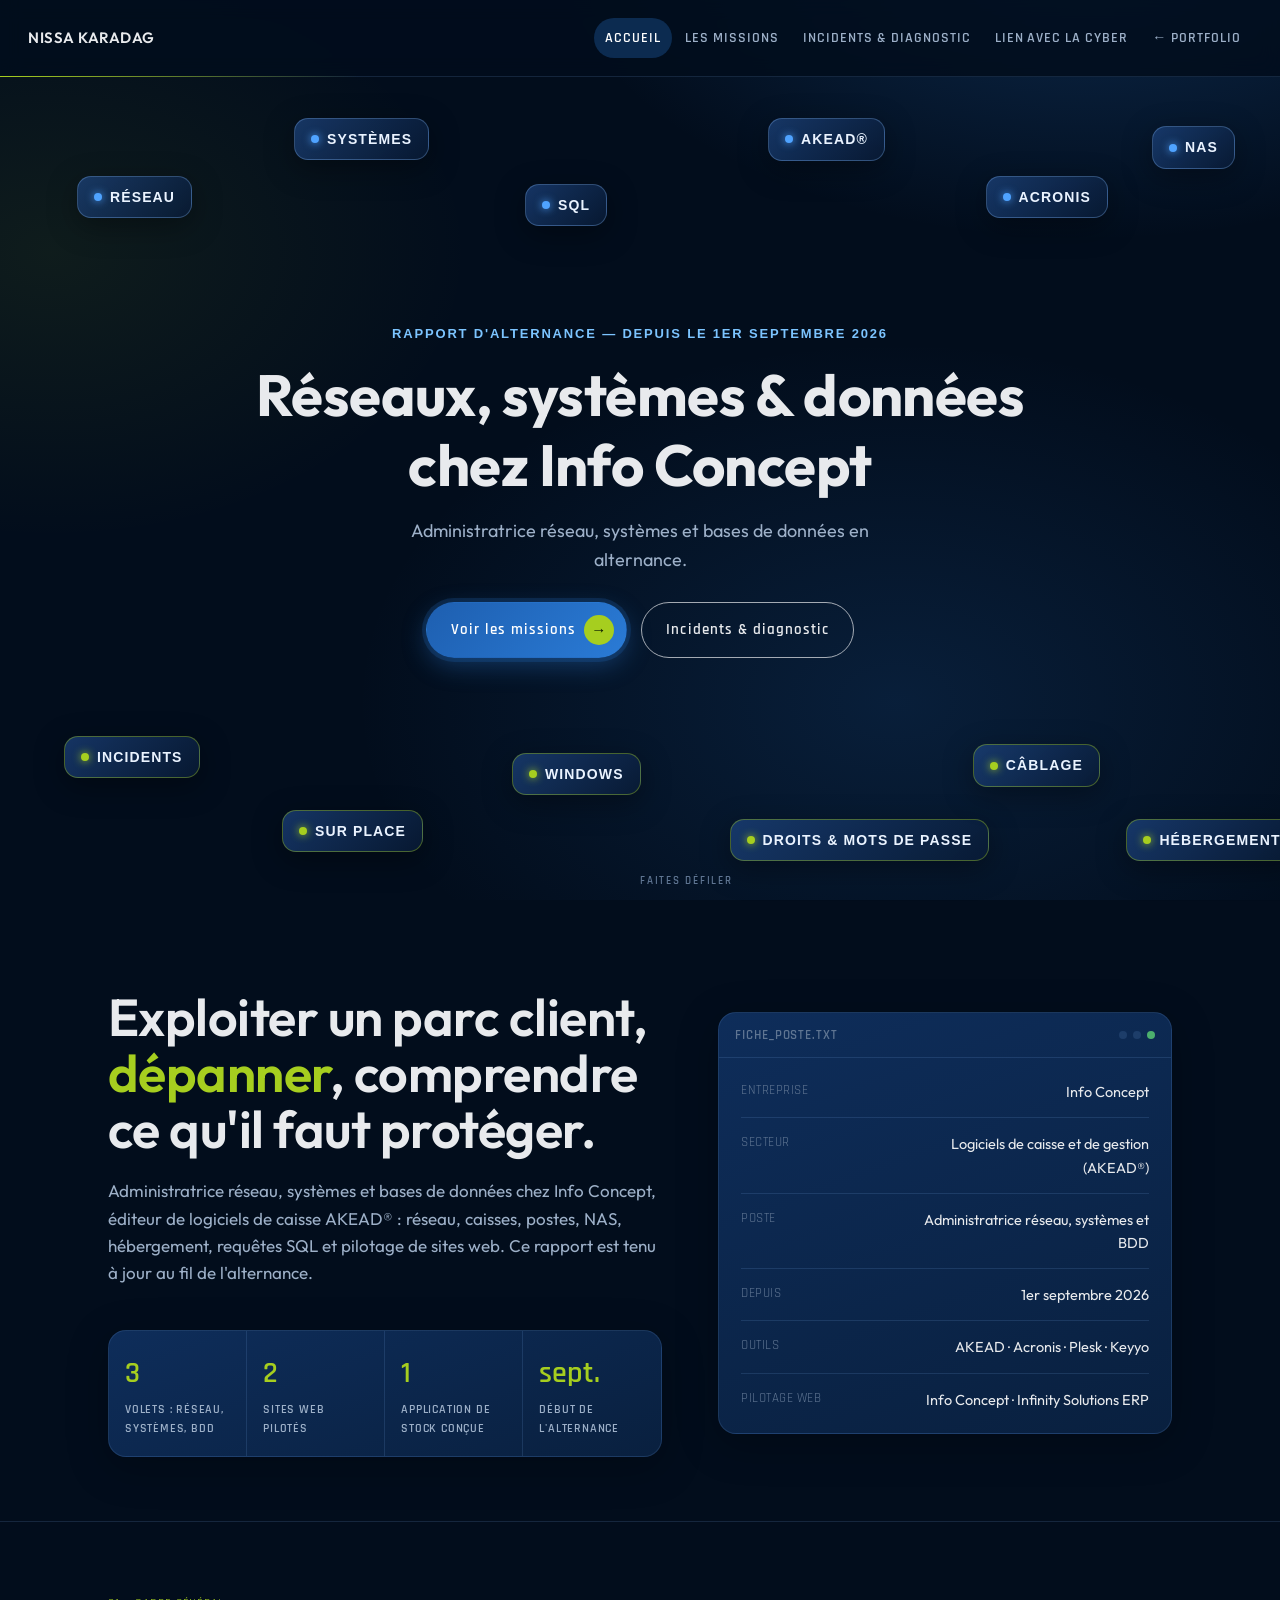
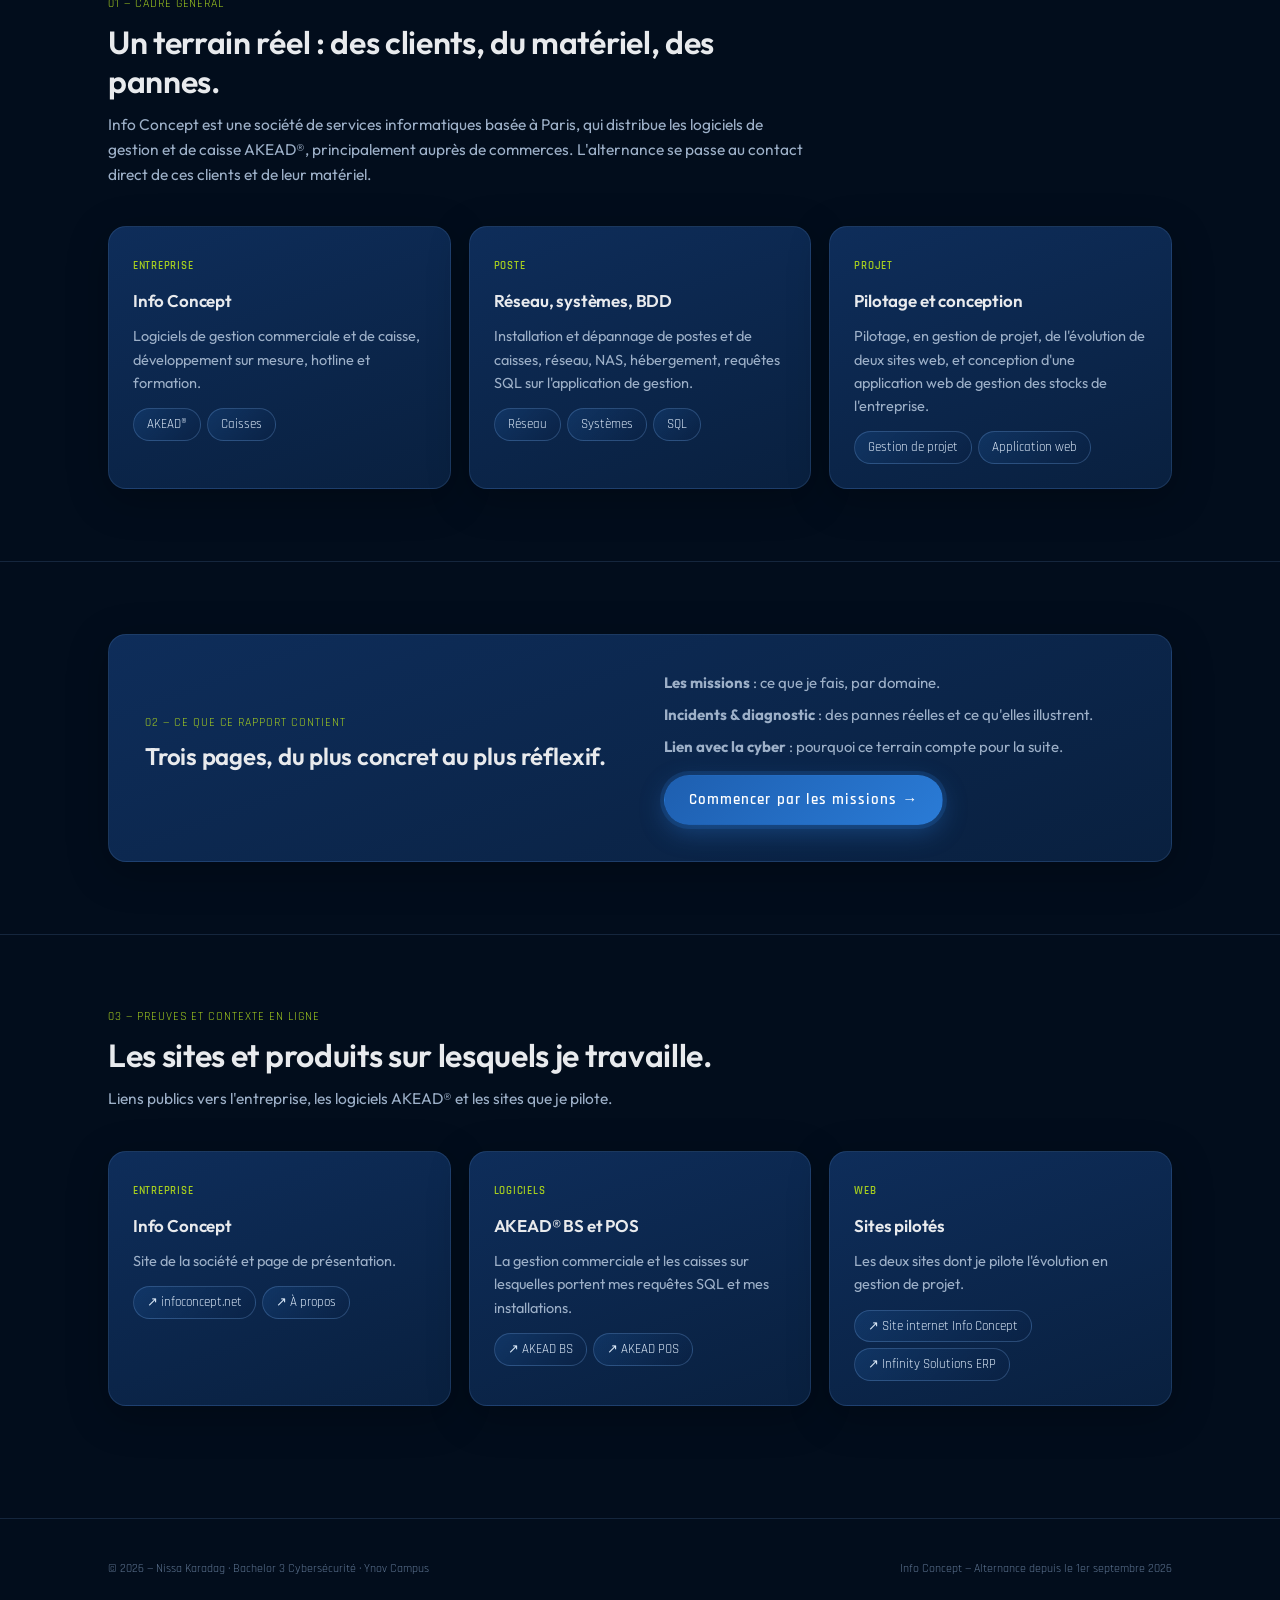
==== commit a1ca8cdb: "update18" ====
--- a/rapport-alternance/index.html
+++ b/rapport-alternance/index.html
@@ -5,9 +5,9 @@
 <meta name="viewport" content="width=device-width, initial-scale=1.0">
 <title>Nissa Karadag — Rapport d'alternance · Accueil</title>
 <meta name="description" content="Rapport d'alternance — administratrice réseau, systèmes et bases de données chez Info Concept (AKEAD).">
-<link rel="stylesheet" href="assets/css/style.css?v=6">
+<link rel="stylesheet" href="assets/css/style.css?v=8">
 </head>
-<body>
+<body class="has-intro">
 
 <header class="topbar">
   <div class="topbar-inner">
@@ -46,7 +46,7 @@
 
     <div class="ic-content">
       <span class="ic-kicker">Rapport d'alternance — depuis le 1er septembre 2026</span>
-      <h1>Réseaux, systèmes &amp; données chez <img class="ic-logo" src="https://infoconcept.net/img/logo-clair.webp" alt="Info Concept" onerror="this.replaceWith(document.createTextNode('Info Concept'))"></h1>
+      <h1>Réseaux, systèmes &amp; données<span class="ic-line">chez <img class="ic-logo" src="https://infoconcept.net/img/logo-clair.webp" alt="Info Concept" onerror="this.replaceWith(document.createTextNode('Info Concept'))"></span></h1>
       <p>Administratrice réseau, systèmes et bases de données en alternance.</p>
       <div class="ic-actions">
         <a href="missions.html" class="btn btn-primary">Voir les missions <span class="arr">→</span></a>
--- a/rapport-alternance/assets/css/style.css
+++ b/rapport-alternance/assets/css/style.css
@@ -503,3 +503,16 @@
   .ic-splash{ display:none; }
   .ic-content,.ic-chip,.ic-chip .pill,.ic-scroll{ animation:none; }
 }
+
+/* barre du haut plus large, logo qui apparaît au défilement, titre */
+.topbar-inner{ max-width:1440px; padding:0 40px; height:76px; gap:28px; }
+.ic-intro{ min-height:calc(100vh - 76px); }
+.brand{ display:flex; align-items:center; gap:12px; }
+.brand-logo{ height:36px; max-width:170px; transition:opacity .5s ease, max-width .5s ease, margin .5s ease; }
+.has-intro:not(.scrolled) .brand-logo{ opacity:0; max-width:0; margin-right:-12px; }
+.nav a{ font-size:14px; padding:9px 15px; }
+.ic-line{ display:flex; align-items:center; justify-content:center; gap:.3em; margin-top:.05em; white-space:nowrap; }
+.ic-line .ic-logo{ height:1.35em; margin:0; vertical-align:middle; }
+@media (max-width:1120px){ .topbar-inner{ padding:0 20px; height:68px; } }
+.ic-content{ max-width:920px; }
+@media (max-width:1320px){ .brand span:last-child{ display:none; } .nav a{ padding:9px 11px; } .topbar-inner{ padding:0 28px; } }
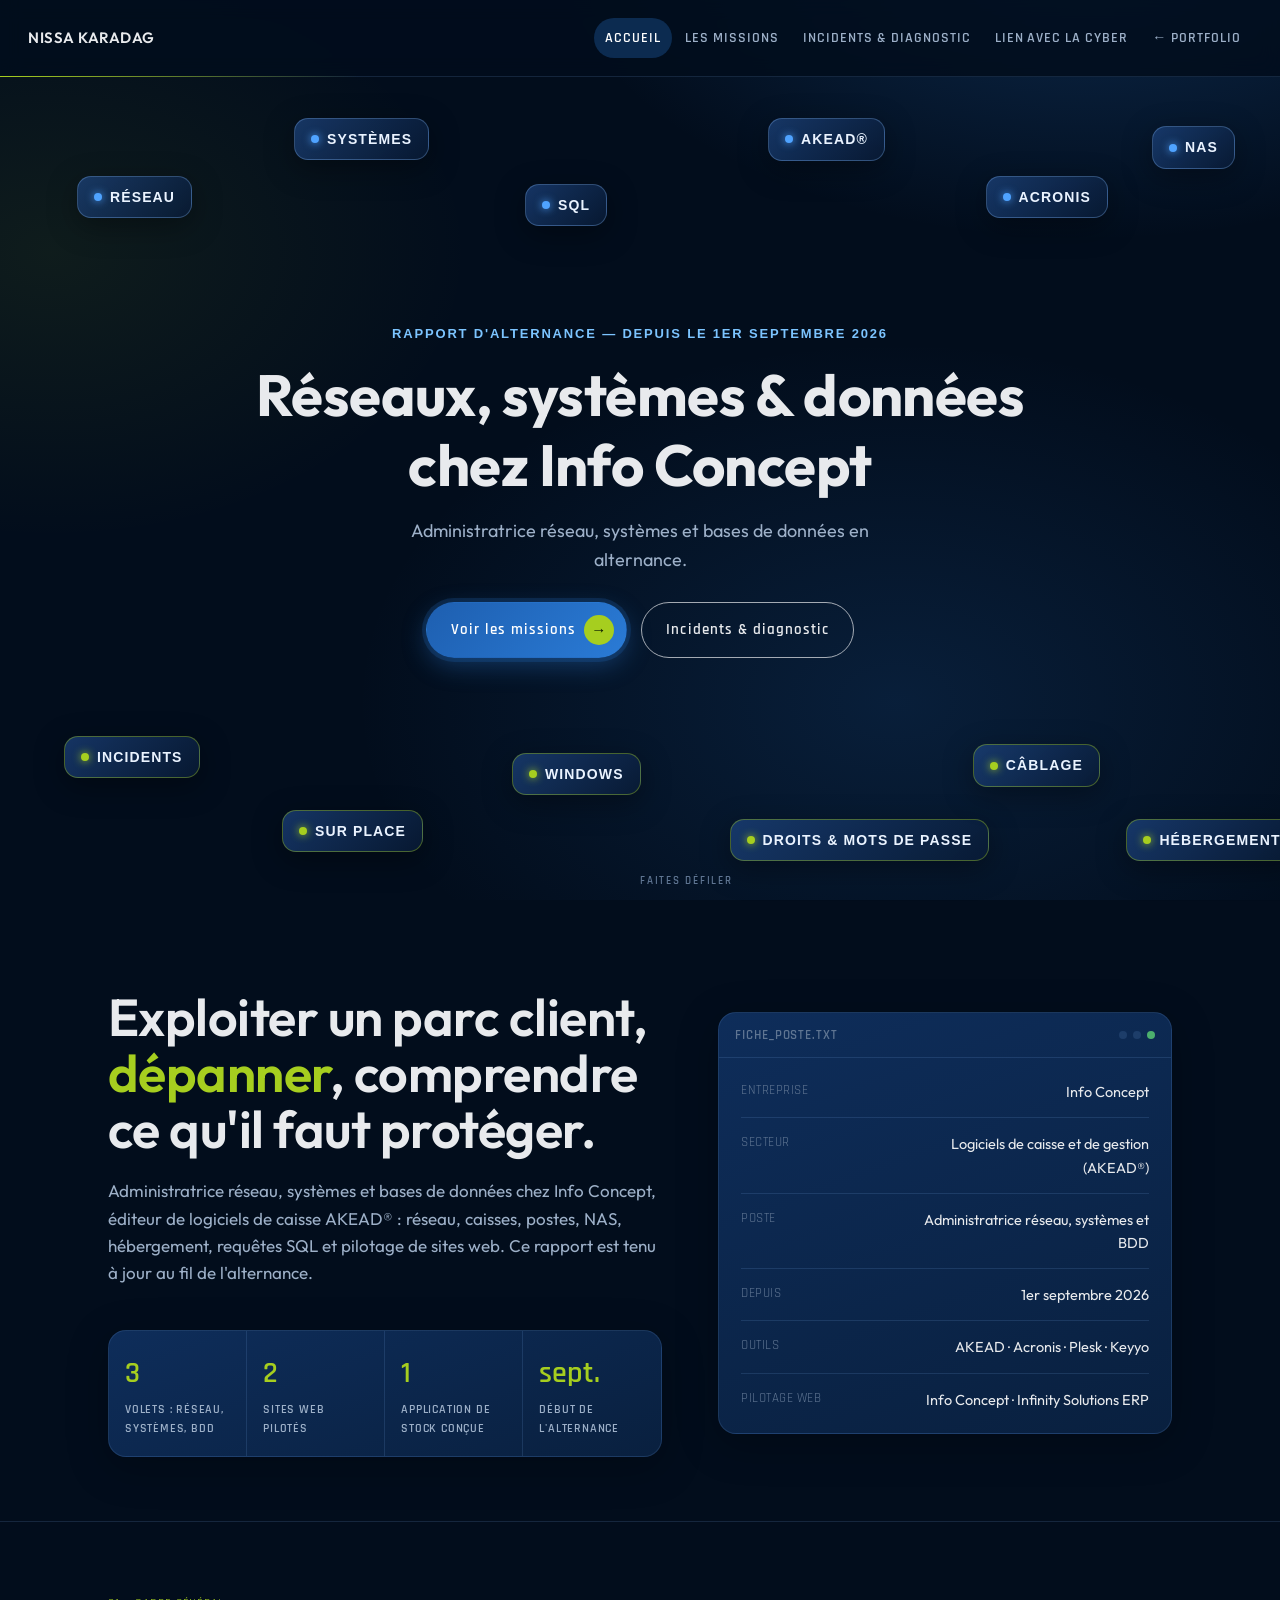
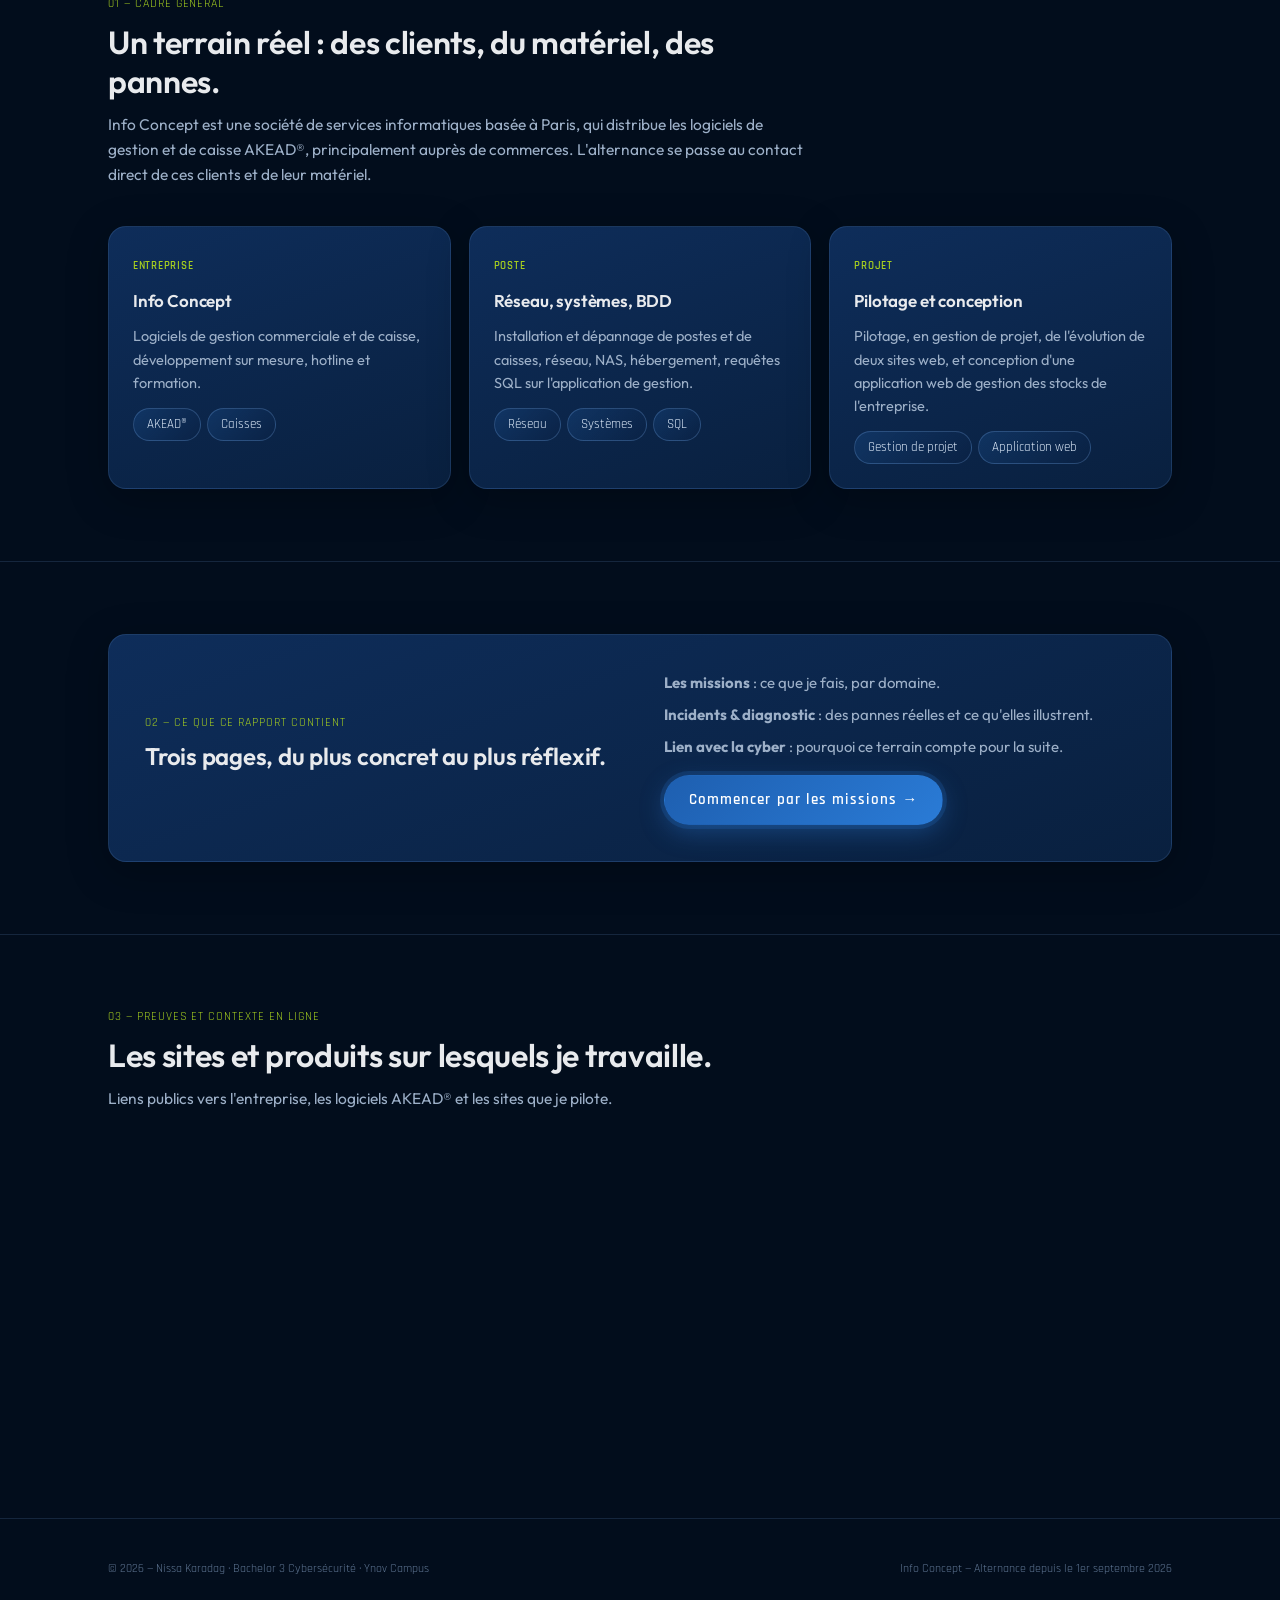
==== commit 4b4ae2cc: "update19" ====
--- a/rapport-alternance/index.html
+++ b/rapport-alternance/index.html
@@ -5,7 +5,7 @@
 <meta name="viewport" content="width=device-width, initial-scale=1.0">
 <title>Nissa Karadag — Rapport d'alternance · Accueil</title>
 <meta name="description" content="Rapport d'alternance — administratrice réseau, systèmes et bases de données chez Info Concept (AKEAD).">
-<link rel="stylesheet" href="assets/css/style.css?v=8">
+<link rel="stylesheet" href="assets/css/style.css?v=10">
 </head>
 <body class="has-intro">
 
--- a/rapport-alternance/assets/css/style.css
+++ b/rapport-alternance/assets/css/style.css
@@ -509,10 +509,13 @@
 .ic-intro{ min-height:calc(100vh - 76px); }
 .brand{ display:flex; align-items:center; gap:12px; }
 .brand-logo{ height:36px; max-width:170px; transition:opacity .5s ease, max-width .5s ease, margin .5s ease; }
-.has-intro:not(.scrolled) .brand-logo{ opacity:0; max-width:0; margin-right:-12px; }
 .nav a{ font-size:14px; padding:9px 15px; }
 .ic-line{ display:flex; align-items:center; justify-content:center; gap:.3em; margin-top:.05em; white-space:nowrap; }
 .ic-line .ic-logo{ height:1.35em; margin:0; vertical-align:middle; }
 @media (max-width:1120px){ .topbar-inner{ padding:0 20px; height:68px; } }
 .ic-content{ max-width:920px; }
 @media (max-width:1320px){ .brand span:last-child{ display:none; } .nav a{ padding:9px 11px; } .topbar-inner{ padding:0 28px; } }
+
+/* ligne "Lien cyber" en bas des cartes */
+.cyber-note{ margin:16px 0 0; padding-top:12px; border-top:1px solid var(--border); font-size:13.5px; color:var(--text-muted); }
+.cyber-note b{ font-family:'Rajdhani',sans-serif; letter-spacing:.1em; text-transform:uppercase; color:var(--lime); font-size:12.5px; }
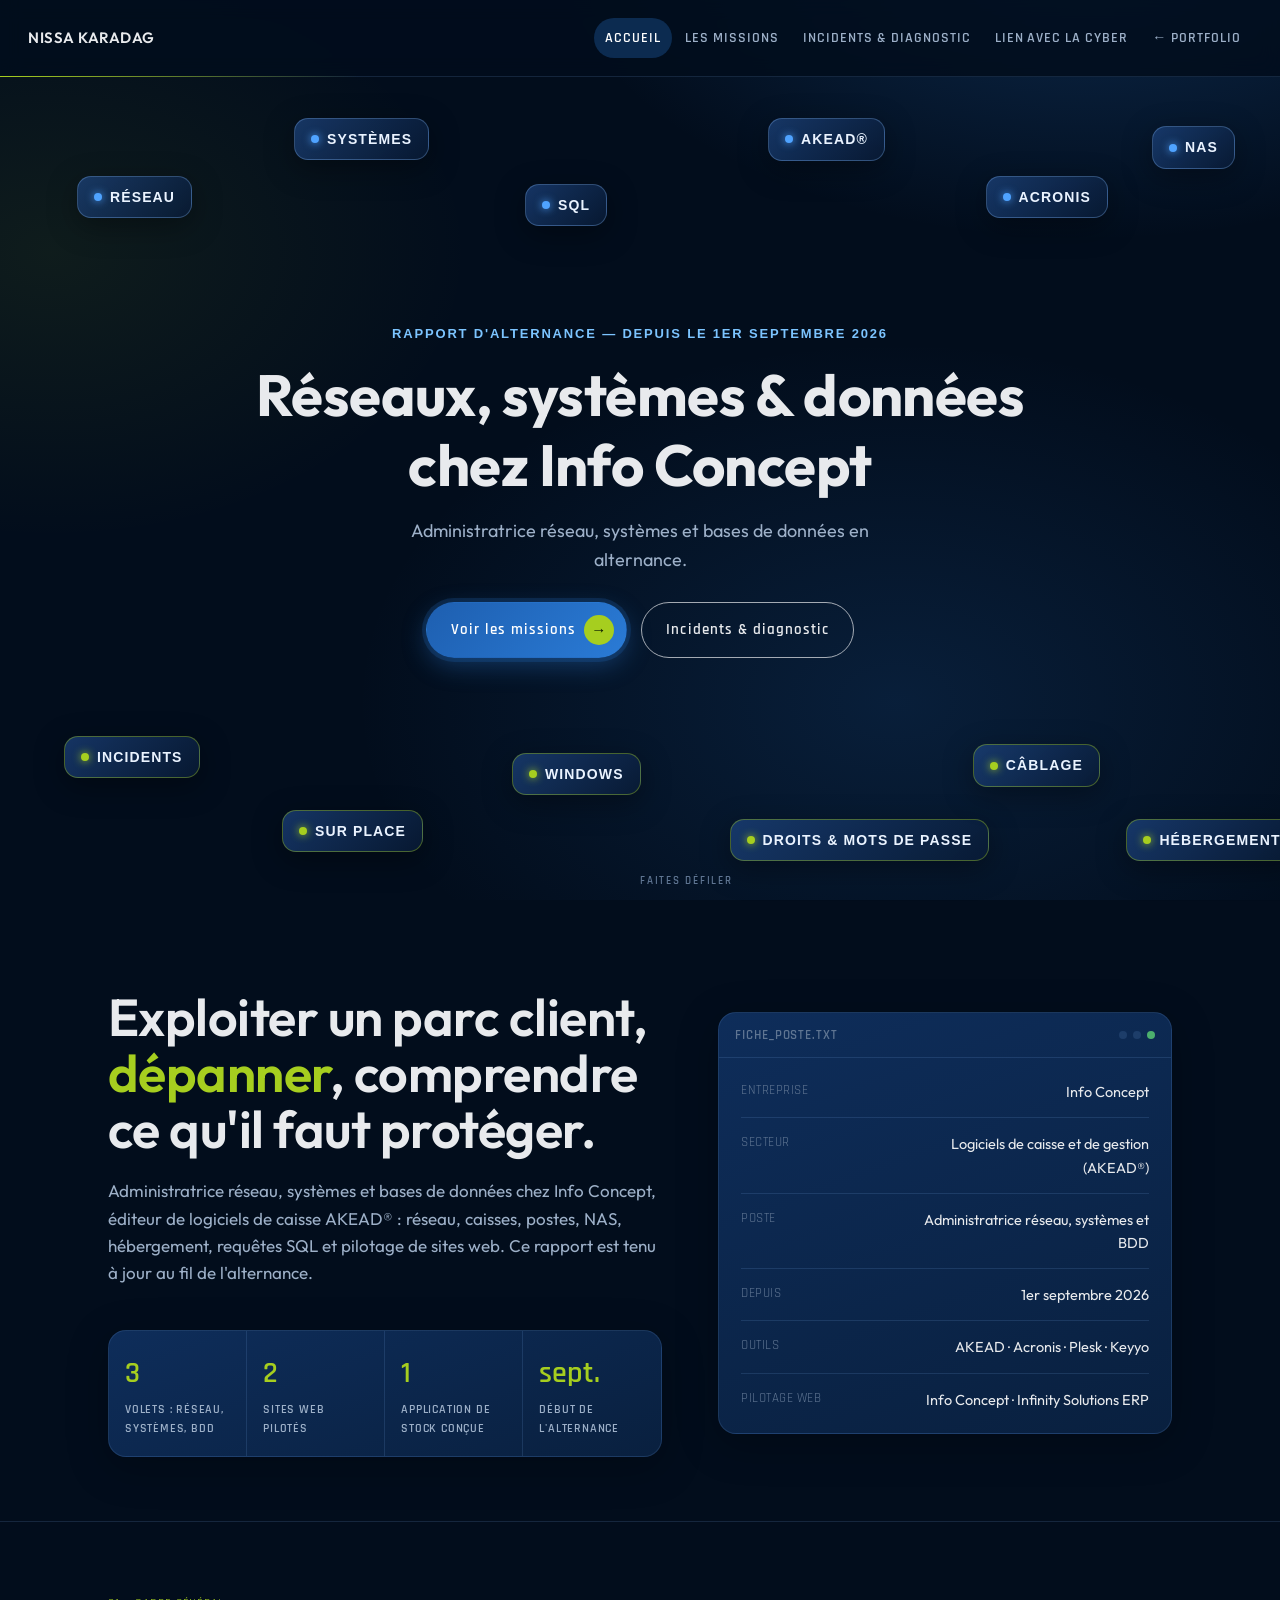
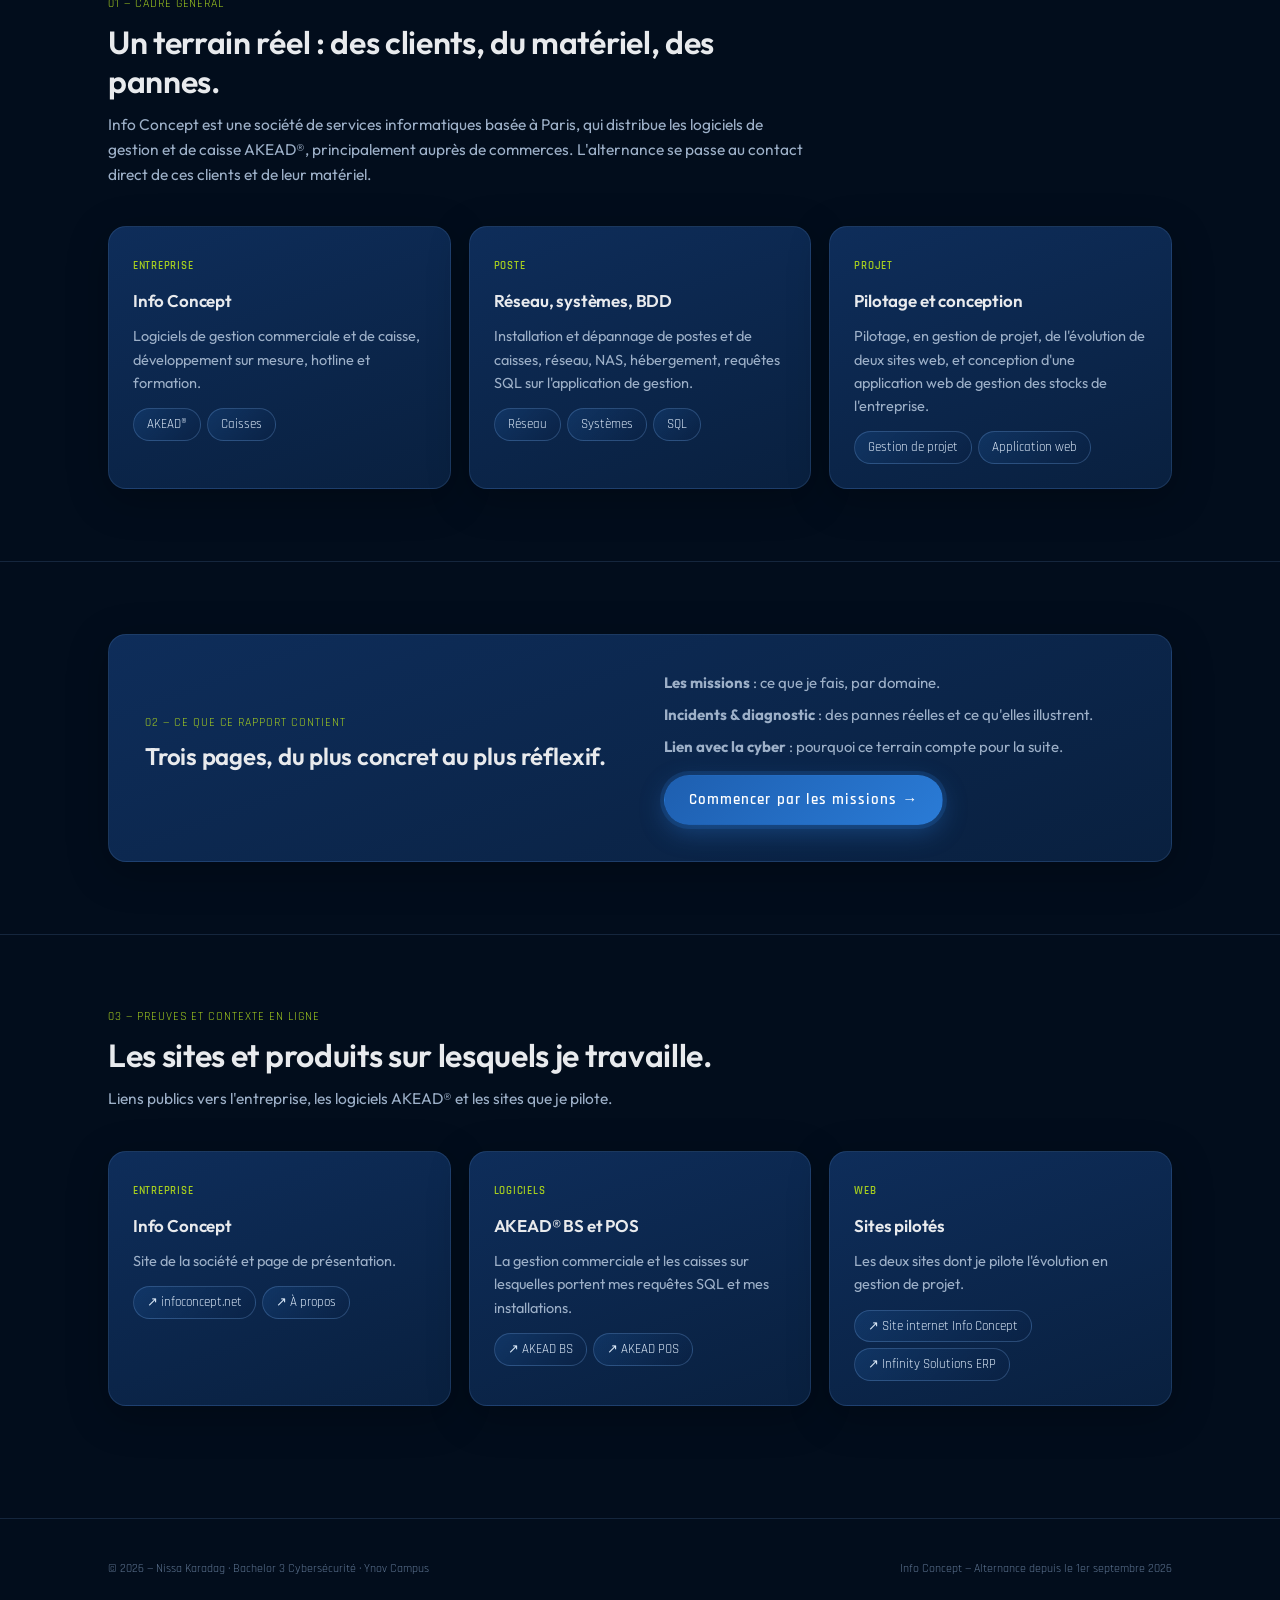
==== commit 1aa0596f: "update22" ====
--- a/rapport-alternance/index.html
+++ b/rapport-alternance/index.html
@@ -5,7 +5,7 @@
 <meta name="viewport" content="width=device-width, initial-scale=1.0">
 <title>Nissa Karadag — Rapport d'alternance · Accueil</title>
 <meta name="description" content="Rapport d'alternance — administratrice réseau, systèmes et bases de données chez Info Concept (AKEAD).">
-<link rel="stylesheet" href="assets/css/style.css?v=10">
+<link rel="stylesheet" href="assets/css/style.css?v=11">
 </head>
 <body class="has-intro">
 
--- a/rapport-alternance/assets/css/style.css
+++ b/rapport-alternance/assets/css/style.css
@@ -519,3 +519,30 @@
 /* ligne "Lien cyber" en bas des cartes */
 .cyber-note{ margin:16px 0 0; padding-top:12px; border-top:1px solid var(--border); font-size:13.5px; color:var(--text-muted); }
 .cyber-note b{ font-family:'Rajdhani',sans-serif; letter-spacing:.1em; text-transform:uppercase; color:var(--lime); font-size:12.5px; }
+.brand-logo{ flex-shrink:0; }
+
+/* Missions : liste + détail */
+.mdet{ display:grid; grid-template-columns:330px 1fr; gap:22px; align-items:start; }
+.mdet-list{ display:flex; flex-direction:column; gap:6px; position:sticky; top:96px; }
+.mdet-list button{ text-align:left; cursor:pointer; color:var(--text); font-family:inherit; display:flex; flex-direction:column; gap:2px; padding:12px 16px; border-radius:14px; border:1px solid transparent; background:rgba(255,255,255,.02); border-left:3px solid transparent; transition:.2s; }
+.mdet-list button small{ font-family:'Rajdhani',sans-serif; font-weight:700; letter-spacing:.1em; text-transform:uppercase; font-size:11.5px; color:var(--lime); opacity:.85; }
+.mdet-list button span{ font-size:15.5px; font-weight:500; color:var(--text-muted); }
+.mdet-list button:hover{ background:rgba(42,123,214,.12); }
+.mdet-list button.on{ background:linear-gradient(135deg,rgba(42,123,214,.3),rgba(10,33,68,.6)); border-color:rgba(120,170,230,.3); border-left-color:var(--lime); }
+.mdet-list button.on span{ color:#fff; font-weight:600; }
+.mdet-panel{ min-height:430px; padding:32px 36px; border-radius:20px; border:1px solid var(--border); background:linear-gradient(160deg,#0E2D5A 0%,#09203F 100%); box-shadow:0 10px 40px rgba(0,0,0,.25); }
+.mdet-panel.in{ animation:icUp .35s ease both; }
+.mdet-panel .tag{ font-family:'Rajdhani',sans-serif; font-weight:700; letter-spacing:.12em; text-transform:uppercase; font-size:13px; color:var(--lime); }
+.mdet-panel h3{ font-size:26px; margin:8px 0 16px; }
+.mdet-panel ul{ font-size:16.5px !important; line-height:1.65; padding-left:22px !important; margin:0 !important; }
+.mdet-panel li{ margin-bottom:10px; }
+.mdet-panel li::marker{ color:var(--lime); }
+.mdet-panel .kv{ margin-top:18px !important; }
+.mdet-panel .cyber-note{ margin-top:24px; padding:14px 18px; border:1px solid rgba(166,206,31,.35); border-radius:14px; background:rgba(166,206,31,.06); font-size:15px; color:#dbe8f7; }
+@media (max-width:900px){
+  .mdet{ grid-template-columns:1fr; }
+  .mdet-list{ position:static; flex-direction:row; overflow-x:auto; gap:8px; padding-bottom:6px; }
+  .mdet-list button{ flex:0 0 auto; border-left:1px solid transparent; }
+  .mdet-list button.on{ border-left-color:rgba(120,170,230,.3); border-bottom:2px solid var(--lime); }
+  .mdet-panel{ padding:24px 20px; min-height:0; }
+}
